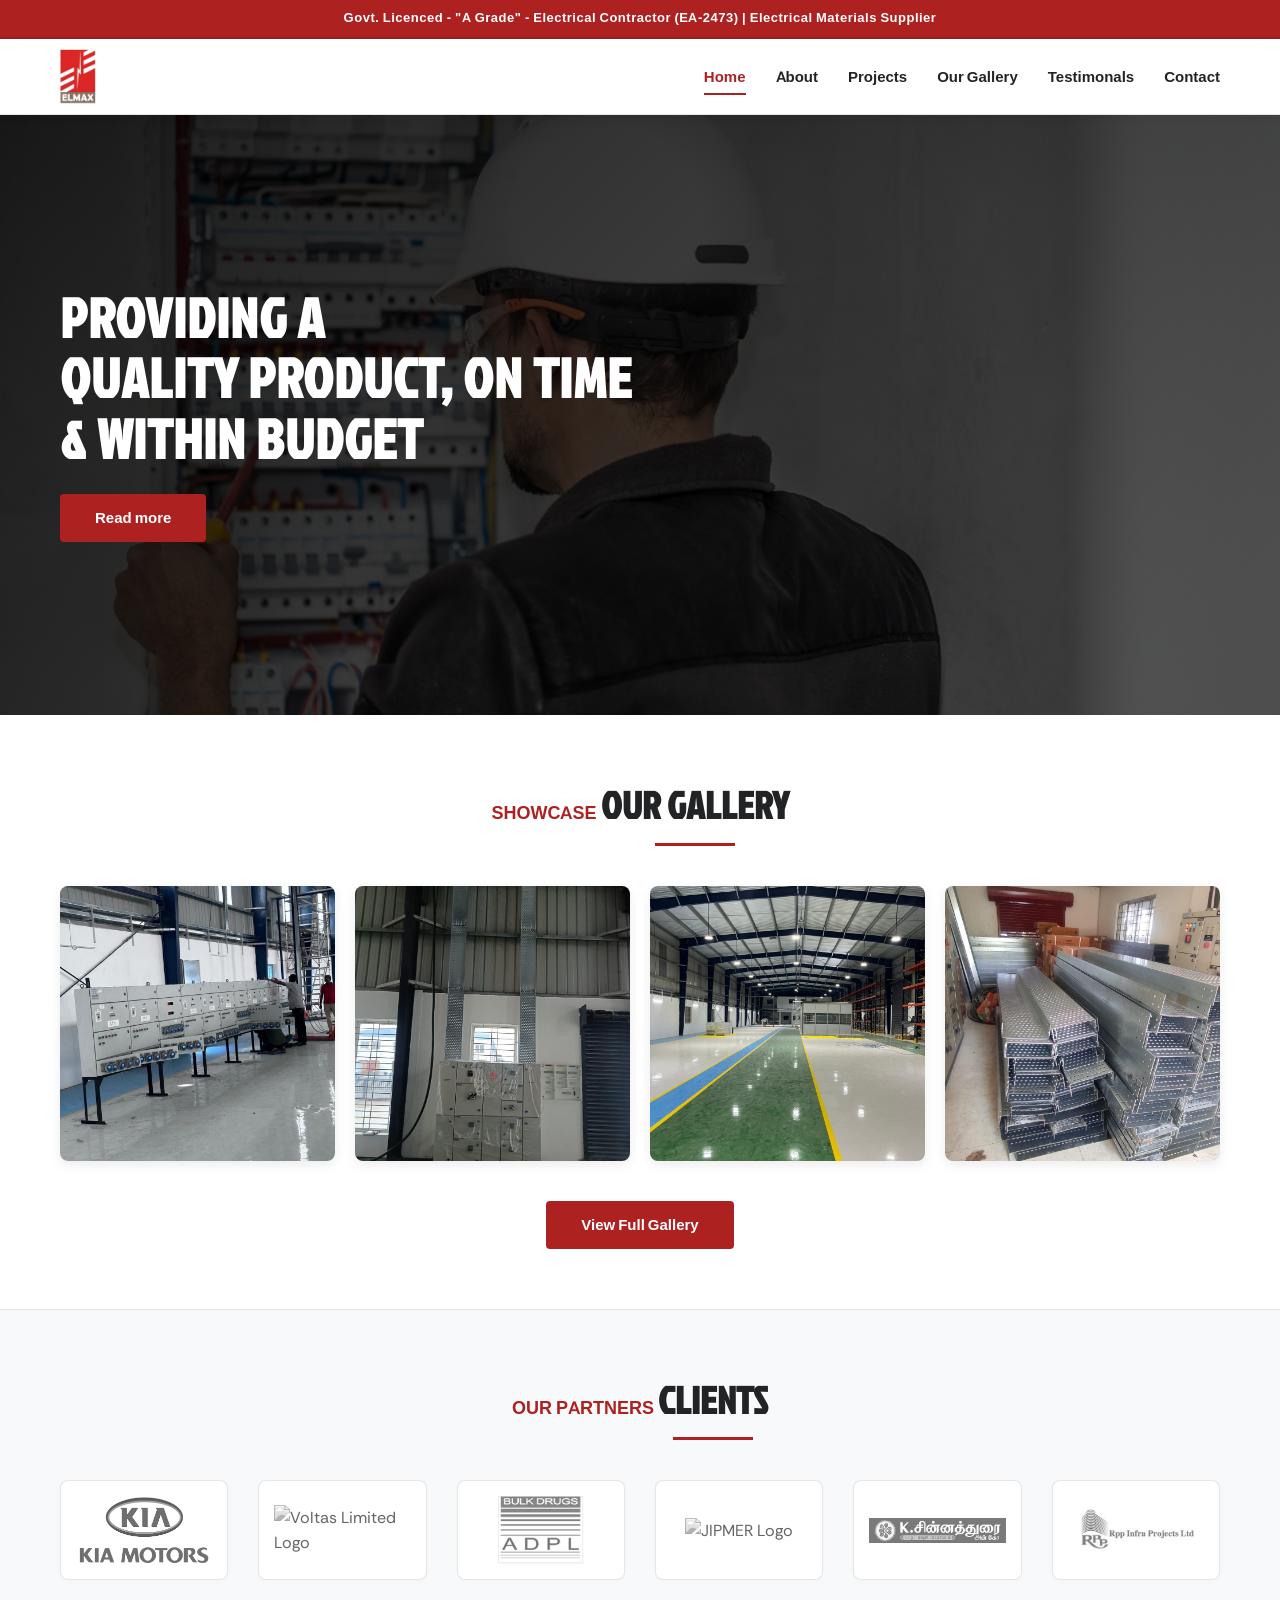
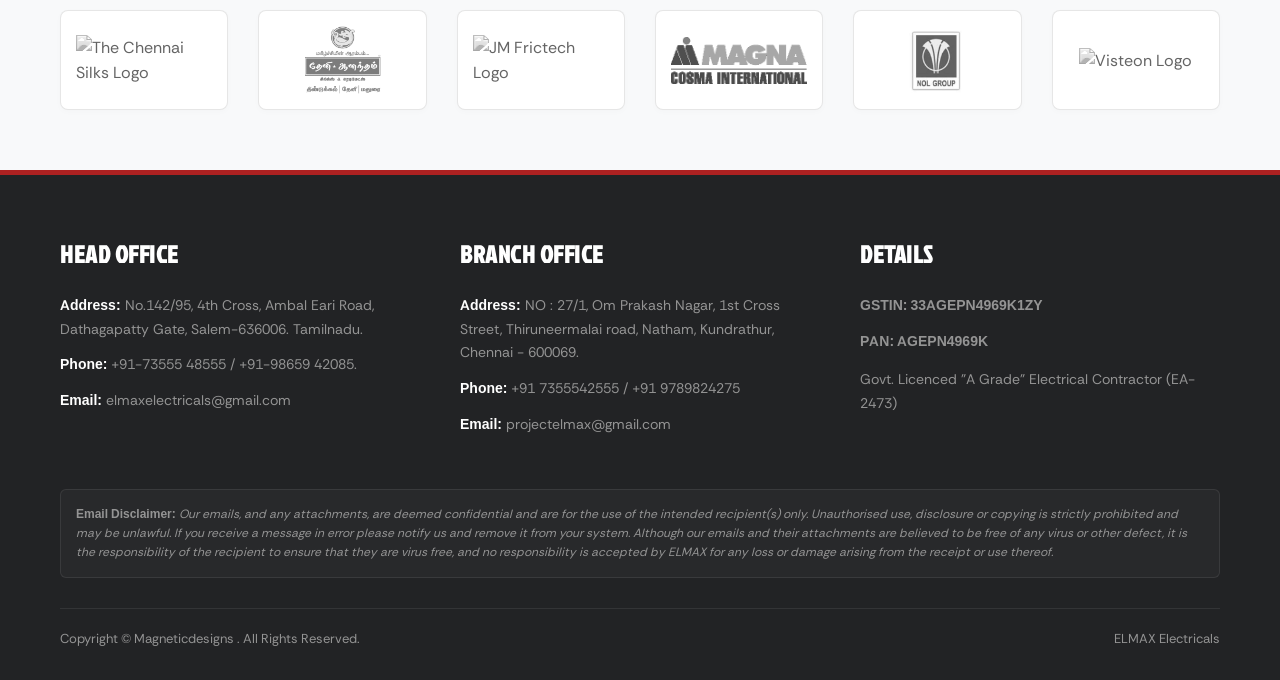
==== index.html @ 442e77c1 "Add files via upload" ====
<!DOCTYPE html>
<html lang="en-IN">
<head>
    <meta charset="UTF-8">
    <meta name="viewport" content="width=device-width, initial-scale=1.0">
    <title>ELMAX</title>
    <meta name="description" content="Providing a Quality Product, On time & within Budget">
    <link rel="icon" href="images/3LSULrckizEBqXDfpx3CZ9M.jpg">
    <link rel="apple-touch-icon" href="images/3LSULrckizEBqXDfpx3CZ9M.jpg">
    <link rel="stylesheet" href="css/style.css">
</head>
<body>

    <!-- Top License Bar -->
    <div class="top-bar">
        Govt. Licenced - "A Grade" - Electrical Contractor (EA-2473) | Electrical Materials Supplier
    </div>

    <!-- Header Navigation -->
    <header>
        <div class="container header-container">
            <a href="index.html" class="logo-link">
                <img src="images/S3WT5ZxzdKv32Avudl9nDVjeFs.jpg" alt="ELMAX Logo" class="logo-img">
            </a>
            <button class="menu-toggle" id="mobile-menu-btn" aria-label="Toggle Menu">
                <span></span>
                <span></span>
                <span></span>
            </button>
            <nav>
                <ul class="nav-menu" id="nav-menu">
                    <li><a href="index.html" class="nav-link active">Home</a></li>
                    <li><a href="about.html" class="nav-link">About</a></li>
                    <li><a href="projects.html" class="nav-link">Projects</a></li>
                    <li><a href="gallery.html" class="nav-link">Our Gallery</a></li>
                    <li><a href="testimonals.html" class="nav-link">Testimonals</a></li>
                    <li><a href="contact.html" class="nav-link">Contact</a></li>
                </ul>
            </nav>
        </div>
    </header>

    <!-- Hero Section -->
    <section class="hero">
        <img src="images/nLCE5RBs7BMLJbZ6zbZE2B5BsWY.jpg" alt="Electrical Work Banner" class="hero-bg">
        <div class="hero-overlay"></div>
        <div class="container">
            <div class="hero-content">
                <h1 class="hero-title">
                    Providing a
                    <strong>Quality Product, On time</strong>
                    <strong>& within Budget</strong>
                </h1>
                <a href="about.html" class="btn">Read more</a>
            </div>
        </div>
    </section>

    <!-- Gallery Section -->
    <section class="gallery-section section-padding">
        <div class="container">
            <div class="text-center">
                <span class="section-subtitle">Showcase</span>
                <h2 class="section-title">Our Gallery</h2>
            </div>
            <div class="gallery-grid">
                <div class="gallery-item">
                    <img src="images/fCh7UvFr7KzQaBbNutMXZM54.jpeg" alt="Electrical Installation 1">
                </div>
                <div class="gallery-item">
                    <img src="images/NISlOYM91KPaN8tNG9FnJsZc9A.jpeg" alt="Electrical Installation 2">
                </div>
                <div class="gallery-item">
                    <img src="images/cblrSGX3n0tdlDmSH12wYw8DPQ.jpeg" alt="Electrical Installation 3">
                </div>
                <div class="gallery-item">
                    <img src="images/40uAfqGiuvlVc1IbDjZqiam9c.jpeg" alt="Electrical Installation 4">
                </div>
            </div>
            <div class="text-center" style="margin-top: 40px;">
                <a href="gallery.html" class="btn">View Full Gallery</a>
            </div>
        </div>
    </section>

    <!-- Clients Section -->
    <section class="clients-section section-padding">
        <div class="container">
            <div class="text-center">
                <span class="section-subtitle">Our Partners</span>
                <h2 class="section-title">Clients</h2>
            </div>
            <div class="clients-grid">
                <div class="client-logo-box" title="KIA Motors">
                    <img src="images/jd2fiDH1WEwXLQELbxXLUZvIg3o.png" alt="KIA Motors Logo">
                </div>
                <div class="client-logo-box" title="Voltas Limited">
                    <img src="images/TBHQqzCwCtJeU7KO9s9opZhLVQ.png" alt="Voltas Limited Logo">
                </div>
                <div class="client-logo-box" title="Anjan Drugs">
                    <img src="images/Re5x2DxXBrYil3HDKjiXNo8HX2c.png" alt="Anjan Drugs Logo">
                </div>
                <div class="client-logo-box" title="JIPMER">
                    <img src="images/yk4KjL5NKNjsNnsl1jp88qihh0.png" alt="JIPMER Logo">
                </div>
                <div class="client-logo-box" title="K Chinnadura">
                    <img src="images/Hi3jr7xNaqKfWfomIApiybnoFk.png" alt="K Chinnadura Logo">
                </div>
                <div class="client-logo-box" title="RPP Infrastructure">
                    <img src="images/KGMRAjfi8swridEtwiDxdVv9Fjg.png" alt="RPP Infrastructure Logo">
                </div>
                <div class="client-logo-box" title="The Chennai Silks">
                    <img src="images/u765USlFJQWmrtlxCvWEHZM.png" alt="The Chennai Silks Logo">
                </div>
                <div class="client-logo-box" title="Theni Anandham">
                    <img src="images/r8iQa9UwTBVxlu1JoftfUa2s0aI.png" alt="Theni Anandham Logo">
                </div>
                <div class="client-logo-box" title="JM Frictech">
                    <img src="images/v5P6Yg9L4kr5ImiqSeRjmTAdrnA.jpg" alt="JM Frictech Logo">
                </div>
                <div class="client-logo-box" title="Magna Cosma">
                    <img src="images/rBxpOduFoiHvfXh2hTKxFd0cA6I.png" alt="Magna Cosma Logo">
                </div>
                <div class="client-logo-box" title="National Oxygen">
                    <img src="images/ND0z0MjFXzI8Re5hqhWvs8aVLY.jpg" alt="National Oxygen Logo">
                </div>
                <div class="client-logo-box" title="Visteon">
                    <img src="images/Wu53zk3WdSgUcTGxWx2J8OpXELk.png" alt="Visteon Logo">
                </div>
            </div>
        </div>
    </section>

    <!-- Footer -->
    <footer>
        <div class="container">
            <div class="footer-grid">
                <!-- Head Office -->
                <div class="footer-col">
                    <h3 class="footer-col-title">Head Office</h3>
                    <p><strong>Address:</strong> No.142/95, 4th Cross, Ambal Eari Road, Dathagapatty Gate, Salem-636006. Tamilnadu.</p>
                    <p><strong>Phone:</strong> +91-73555 48555 / +91-98659 42085.</p>
                    <p><strong>Email:</strong> elmaxelectricals@gmail.com</p>
                </div>
                <!-- Branch Office -->
                <div class="footer-col">
                    <h3 class="footer-col-title">Branch Office</h3>
                    <p><strong>Address:</strong> NO : 27/1, Om Prakash Nagar, 1st Cross Street, Thiruneermalai road, Natham, Kundrathur, Chennai - 600069.</p>
                    <p><strong>Phone:</strong> +91 7355542555 / +91 9789824275</p>
                    <p><strong>Email:</strong> projectelmax@gmail.com</p>
                </div>
                <!-- GSTIN & Licensing -->
                <div class="footer-col">
                    <h3 class="footer-col-title">Details</h3>
                    <p class="gstin-text">GSTIN: 33AGEPN4969K1ZY</p>
                    <p class="gstin-text">PAN: AGEPN4969K</p>
                    <p style="margin-top: 15px;">Govt. Licenced "A Grade" Electrical Contractor (EA-2473)</p>
                </div>
            </div>

            <!-- Email Disclaimer -->
            <div class="footer-disclaimer-box">
                <strong>Email Disclaimer:</strong> 
                <em>Our emails, and any attachments, are deemed confidential and are for the use of the intended recipient(s) only. Unauthorised use, disclosure or copying is strictly prohibited and may be unlawful. If you receive a message in error please notify us and remove it from your system. Although our emails and their attachments are believed to be free of any virus or other defect, it is the responsibility of the recipient to ensure that they are virus free, and no responsibility is accepted by ELMAX for any loss or damage arising from the receipt or use thereof.</em>
            </div>

            <!-- Footer Bottom -->
            <div class="footer-bottom">
                <p>Copyright &copy; Magneticdesigns . All Rights Reserved.</p>
                <p>ELMAX Electricals</p>
            </div>
        </div>
    </footer>

    <!-- Mobile Menu Handler script -->
    <script>
        const mobileMenuBtn = document.getElementById('mobile-menu-btn');
        const navMenu = document.getElementById('nav-menu');

        mobileMenuBtn.addEventListener('click', () => {
            navMenu.classList.toggle('open');
            mobileMenuBtn.classList.toggle('active');
        });
    </script>
</body>
</html>
---- css/style.css ----
/* ==========================================================================
   ELMAX ELECTRICALS - Global Style Sheet
   ========================================================================== */

/* Font Declarations (Serving from local files) */
@font-face {
    font-family: 'Jockey One';
    font-style: normal;
    font-weight: 400;
    src: url('../fonts/HTxpL2g2KjCFj4x8WI6AnIHxHA.woff2') format('woff2'),
         url('../fonts/HTxpL2g2KjCFj4x8WI6AnI_xHLOk.woff2') format('woff2');
    font-display: swap;
}

@font-face {
    font-family: 'Rethink Sans';
    font-style: normal;
    font-weight: 400;
    src: url('../fonts/AMODz4SDuXOMCPfdoglY9JQuWHBGG0X45DmqkmFROEnsmA.woff2') format('woff2'),
         url('../fonts/AMODz4SDuXOMCPfdoglY9JQuWHBGG0X45DmqkmFROEfsmJ-a.woff2') format('woff2');
    font-display: swap;
}

@font-face {
    font-family: 'Rethink Sans';
    font-style: normal;
    font-weight: 700;
    src: url('../fonts/AMOWz4SDuXOMCPfdoglY9JQEWli389k.woff2') format('woff2'),
         url('../fonts/AMOWz4SDuXOMCPfdoglY9JQEVFi3.woff2') format('woff2');
    font-display: swap;
}

/* Custom Variables */
:root {
    --primary-color: #ad2121;
    --primary-hover: #8f1717;
    --primary-light: #fbebeb;
    --accent-blue: #0099ff;
    --text-dark: #222325;
    --text-muted: #66686e;
    --text-light: #949494;
    --bg-light: #f8f9fa;
    --bg-dark: #222325;
    --border-color: rgba(128, 128, 128, 0.2);
    --font-heading: 'Jockey One', sans-serif;
    --font-body: 'Rethink Sans', 'Inter', sans-serif;
    --max-width: 1200px;
    --transition: all 0.3s cubic-bezier(0.4, 0, 0.2, 1);
}

/* Reset Styles */
* {
    box-sizing: border-box;
    margin: 0;
    padding: 0;
}

html {
    scroll-behavior: smooth;
}

body {
    font-family: var(--font-body);
    color: var(--text-dark);
    line-height: 1.6;
    background-color: #ffffff;
    -webkit-font-smoothing: antialiased;
}

a {
    color: inherit;
    text-decoration: none;
    transition: var(--transition);
}

img {
    max-width: 100%;
    height: auto;
    display: block;
}

ul, ol {
    list-style: none;
}

/* Layout Utilities */
.container {
    width: 100%;
    max-width: var(--max-width);
    margin: 0 auto;
    padding: 0 20px;
}

.section-padding {
    padding: 60px 0;
}

.text-center {
    text-align: center;
}

/* Top License Bar */
.top-bar {
    background-color: var(--primary-color);
    color: #ffffff;
    padding: 8px 10px;
    font-size: 13px;
    font-weight: 700;
    text-align: center;
    letter-spacing: 0.5px;
    border-bottom: 2px solid rgba(0,0,0,0.1);
}

/* Header & Navigation */
header {
    background-color: #ffffff;
    border-bottom: 1px solid var(--border-color);
    position: sticky;
    top: 0;
    z-index: 1000;
    box-shadow: 0 2px 10px rgba(0,0,0,0.05);
}

.header-container {
    display: flex;
    justify-content: space-between;
    align-items: center;
    height: 75px;
}

.logo-link {
    display: flex;
    align-items: center;
}

.logo-img {
    height: 55px;
    width: auto;
}

nav {
    display: flex;
    align-items: center;
}

.nav-menu {
    display: flex;
    gap: 30px;
}

.nav-link {
    font-size: 15px;
    font-weight: 700;
    color: var(--text-dark);
    padding: 8px 0;
    position: relative;
}

.nav-link::after {
    content: '';
    position: absolute;
    bottom: 0;
    left: 0;
    width: 0;
    height: 2px;
    background-color: var(--primary-color);
    transition: var(--transition);
}

.nav-link:hover {
    color: var(--primary-color);
}

.nav-link:hover::after,
.nav-link.active::after {
    width: 100%;
}

.nav-link.active {
    color: var(--primary-color);
}

/* Hamburger Menu Toggle */
.menu-toggle {
    display: none;
    flex-direction: column;
    gap: 5px;
    background: none;
    border: none;
    cursor: pointer;
    padding: 5px;
}

.menu-toggle span {
    width: 25px;
    height: 3px;
    background-color: var(--text-dark);
    transition: var(--transition);
}

/* Hero Section */
.hero {
    position: relative;
    height: 600px;
    background-color: #000;
    display: flex;
    align-items: center;
    overflow: hidden;
}

.hero-bg {
    position: absolute;
    top: 0;
    left: 0;
    width: 100%;
    height: 100%;
    object-fit: cover;
    opacity: 0.6;
}

.hero-overlay {
    position: absolute;
    top: 0;
    left: 0;
    width: 100%;
    height: 100%;
    background: linear-gradient(135deg, rgba(0,0,0,0.8) 0%, rgba(0,0,0,0.4) 100%);
}

.hero-content {
    position: relative;
    z-index: 10;
    color: #ffffff;
    max-width: 700px;
}

.hero-title {
    font-family: var(--font-heading);
    font-size: 55px;
    line-height: 1.1;
    margin-bottom: 25px;
    text-transform: uppercase;
    letter-spacing: 1px;
}

.hero-title span {
    color: #ffffff;
}

.hero-title strong {
    display: block;
    color: #ffffff;
    font-weight: inherit;
}

.btn {
    display: inline-block;
    background-color: var(--primary-color);
    color: #ffffff;
    padding: 12px 35px;
    font-size: 15px;
    font-weight: 700;
    border-radius: 4px;
    transition: var(--transition);
    border: none;
    cursor: pointer;
}

.btn:hover {
    background-color: var(--primary-hover);
    transform: translateY(-2px);
    box-shadow: 0 4px 15px rgba(173, 33, 33, 0.4);
}

/* Sections Typography */
.section-title {
    font-family: var(--font-heading);
    font-size: 38px;
    text-transform: uppercase;
    margin-bottom: 40px;
    color: var(--text-dark);
    position: relative;
    display: inline-block;
    padding-bottom: 10px;
}

.section-title::after {
    content: '';
    position: absolute;
    bottom: 0;
    left: 50%;
    transform: translateX(-50%);
    width: 80px;
    height: 3px;
    background-color: var(--primary-color);
}

.section-subtitle {
    font-size: 18px;
    color: var(--primary-color);
    font-weight: 700;
    margin-bottom: 10px;
    text-transform: uppercase;
}

/* Home Gallery Grid */
.gallery-section {
    background-color: #ffffff;
}

.gallery-grid {
    display: grid;
    grid-template-columns: repeat(4, 1fr);
    gap: 20px;
}

.gallery-item {
    position: relative;
    border-radius: 8px;
    overflow: hidden;
    aspect-ratio: 1;
    box-shadow: 0 4px 12px rgba(0,0,0,0.08);
    transition: var(--transition);
}

.gallery-item img {
    width: 100%;
    height: 100%;
    object-fit: cover;
    transition: var(--transition);
}

.gallery-item:hover {
    transform: translateY(-5px);
    box-shadow: 0 12px 24px rgba(0,0,0,0.15);
}

.gallery-item:hover img {
    transform: scale(1.05);
}

/* Clients Grid Section */
.clients-section {
    background-color: var(--bg-light);
    border-top: 1px solid var(--border-color);
}

.clients-grid {
    display: grid;
    grid-template-columns: repeat(6, 1fr);
    gap: 30px;
    align-items: center;
}

.client-logo-box {
    background: #ffffff;
    border: 1px solid var(--border-color);
    border-radius: 8px;
    padding: 15px;
    height: 100px;
    display: flex;
    justify-content: center;
    align-items: center;
    box-shadow: 0 2px 6px rgba(0,0,0,0.02);
    transition: var(--transition);
}

.client-logo-box img {
    max-height: 100%;
    max-width: 100%;
    object-fit: contain;
    filter: grayscale(100%);
    opacity: 0.7;
    transition: var(--transition);
}

.client-logo-box:hover {
    transform: translateY(-3px);
    box-shadow: 0 6px 16px rgba(0,0,0,0.06);
    border-color: rgba(173, 33, 33, 0.2);
}

.client-logo-box:hover img {
    filter: grayscale(0%);
    opacity: 1;
}

/* Content Layout (About / Contact Details) */
.about-intro-grid {
    display: grid;
    grid-template-columns: 1fr 1fr;
    gap: 50px;
    align-items: center;
}

.about-intro-text p {
    margin-bottom: 20px;
    font-size: 16px;
    color: var(--text-muted);
    text-align: justify;
}

.about-intro-text .lead {
    font-size: 18px;
    font-weight: 700;
    color: var(--text-dark);
}

.about-intro-img {
    border-radius: 8px;
    overflow: hidden;
    box-shadow: 0 10px 30px rgba(0,0,0,0.1);
}

/* Corporate Values Cards */
.values-grid {
    display: grid;
    grid-template-columns: repeat(3, 1fr);
    gap: 30px;
    margin-top: 40px;
}

.value-card {
    background-color: #ffffff;
    border: 1px solid var(--border-color);
    border-radius: 8px;
    padding: 30px;
    box-shadow: 0 4px 15px rgba(0,0,0,0.02);
    transition: var(--transition);
}

.value-card:hover {
    transform: translateY(-5px);
    box-shadow: 0 10px 25px rgba(0,0,0,0.08);
    border-color: rgba(173, 33, 33, 0.3);
}

.value-icon-box {
    width: 60px;
    height: 60px;
    background-color: var(--primary-light);
    border-radius: 50%;
    display: flex;
    justify-content: center;
    align-items: center;
    margin-bottom: 20px;
}

.value-icon-box img {
    width: 28px;
    height: 28px;
}

.value-title {
    font-family: var(--font-heading);
    font-size: 24px;
    text-transform: uppercase;
    margin-bottom: 12px;
    color: var(--text-dark);
}

.value-desc {
    font-size: 14px;
    color: var(--text-muted);
}

/* Mission & Goals */
.mission-section {
    background-color: var(--bg-light);
}

.mission-box {
    max-width: 800px;
    margin: 0 auto;
    background-color: #ffffff;
    padding: 40px;
    border-radius: 8px;
    box-shadow: 0 4px 20px rgba(0,0,0,0.05);
    border-left: 5px solid var(--primary-color);
}

.mission-box p {
    font-size: 17px;
    line-height: 1.8;
    color: var(--text-muted);
    font-style: italic;
}

/* Projects Table Page */
.projects-header {
    background: linear-gradient(135deg, #ad2121 0%, #7c1414 100%);
    color: #ffffff;
    padding: 60px 0;
    text-align: center;
}

.projects-header h1 {
    font-family: var(--font-heading);
    font-size: 45px;
    text-transform: uppercase;
}

.projects-container {
    margin-top: 40px;
}

.projects-section-block {
    margin-bottom: 50px;
}

.projects-section-block h2 {
    font-family: var(--font-heading);
    font-size: 28px;
    text-transform: uppercase;
    color: var(--primary-color);
    margin-bottom: 20px;
    border-bottom: 2px solid var(--primary-color);
    padding-bottom: 5px;
}

.table-responsive {
    overflow-x: auto;
    background: #ffffff;
    border-radius: 8px;
    box-shadow: 0 4px 15px rgba(0,0,0,0.03);
    border: 1px solid var(--border-color);
}

table.project-table {
    width: 100%;
    border-collapse: collapse;
    text-align: left;
    font-size: 14px;
}

table.project-table th {
    background-color: var(--text-dark);
    color: #ffffff;
    font-weight: 700;
    padding: 12px 15px;
    text-transform: uppercase;
    font-size: 13px;
    letter-spacing: 0.5px;
}

table.project-table td {
    padding: 12px 15px;
    border-bottom: 1px solid var(--border-color);
    color: var(--text-muted);
}

table.project-table tr:last-child td {
    border-bottom: none;
}

table.project-table tr:nth-child(even) td {
    background-color: var(--bg-light);
}

table.project-table tr:hover td {
    background-color: rgba(173, 33, 33, 0.03);
}

/* Testimonials / Gallery screenshots Page */
.screenshot-grid {
    display: grid;
    grid-template-columns: repeat(3, 1fr);
    gap: 30px;
    margin-top: 30px;
}

.screenshot-card {
    background-color: #ffffff;
    border: 1px solid var(--border-color);
    border-radius: 8px;
    overflow: hidden;
    box-shadow: 0 4px 15px rgba(0,0,0,0.02);
    transition: var(--transition);
}

.screenshot-card:hover {
    transform: translateY(-5px);
    box-shadow: 0 8px 25px rgba(0,0,0,0.1);
}

.screenshot-card img {
    width: 100%;
    height: auto;
    object-fit: contain;
    border-bottom: 1px solid var(--border-color);
}

.screenshot-caption {
    padding: 15px;
    font-size: 14px;
    font-weight: 700;
    color: var(--text-dark);
    background-color: #ffffff;
    text-align: center;
}

/* Contact Page Styles */
.contact-grid {
    display: grid;
    grid-template-columns: 1fr 1fr;
    gap: 50px;
}

.contact-info-block {
    display: flex;
    flex-direction: column;
    gap: 35px;
}

.office-info {
    background: var(--bg-light);
    border: 1px solid var(--border-color);
    padding: 25px;
    border-radius: 8px;
    position: relative;
    border-top: 4px solid var(--primary-color);
}

.office-title {
    font-family: var(--font-heading);
    font-size: 24px;
    text-transform: uppercase;
    margin-bottom: 15px;
    color: var(--text-dark);
}

.office-details {
    font-size: 15px;
    color: var(--text-muted);
}

.office-details p {
    margin-bottom: 10px;
    display: flex;
    align-items: flex-start;
    gap: 10px;
}

.office-details p strong {
    color: var(--text-dark);
    min-width: 60px;
    display: inline-block;
}

.contact-form-block {
    background: #ffffff;
    border: 1px solid var(--border-color);
    padding: 35px;
    border-radius: 8px;
    box-shadow: 0 4px 20px rgba(0,0,0,0.03);
}

.form-group {
    margin-bottom: 20px;
}

.form-group label {
    display: block;
    font-size: 14px;
    font-weight: 700;
    margin-bottom: 8px;
    color: var(--text-dark);
}

.form-group input,
.form-group textarea {
    width: 100%;
    padding: 12px 15px;
    border: 1px solid var(--border-color);
    border-radius: 4px;
    font-family: var(--font-body);
    font-size: 14px;
    outline: none;
    transition: var(--transition);
}

.form-group input:focus,
.form-group textarea:focus {
    border-color: var(--primary-color);
    box-shadow: 0 0 0 3px rgba(173, 33, 33, 0.1);
}

.form-group textarea {
    height: 150px;
    resize: vertical;
}

/* Footer Section */
footer {
    background-color: var(--bg-dark);
    color: #ffffff;
    padding: 60px 0 30px;
    border-top: 5px solid var(--primary-color);
}

.footer-grid {
    display: grid;
    grid-template-columns: repeat(3, 1fr);
    gap: 40px;
    margin-bottom: 40px;
}

.footer-col-title {
    font-family: var(--font-heading);
    font-size: 24px;
    text-transform: uppercase;
    margin-bottom: 20px;
    color: #ffffff;
    letter-spacing: 0.5px;
}

.footer-col p {
    color: var(--text-light);
    font-size: 14px;
    margin-bottom: 12px;
    line-height: 1.7;
}

.footer-col p strong {
    color: #ffffff;
}

.footer-disclaimer-box {
    background-color: rgba(255,255,255,0.03);
    border: 1px solid rgba(255,255,255,0.08);
    border-radius: 6px;
    padding: 15px;
    font-size: 12px;
    color: var(--text-light);
    line-height: 1.6;
    margin-bottom: 30px;
}

.footer-disclaimer-box em {
    font-style: italic;
}

.footer-bottom {
    border-top: 1px solid rgba(255,255,255,0.08);
    padding-top: 20px;
    display: flex;
    justify-content: space-between;
    align-items: center;
    flex-wrap: wrap;
    gap: 15px;
}

.footer-bottom p {
    font-size: 13px;
    color: var(--text-light);
}

.gstin-text {
    font-size: 14px;
    font-weight: 700;
    color: #ffffff;
}

/* Responsive Styles */
@media (max-width: 1024px) {
    .hero-title {
        font-size: 45px;
    }
    .gallery-grid {
        grid-template-columns: repeat(2, 1fr);
    }
    .clients-grid {
        grid-template-columns: repeat(4, 1fr);
    }
    .values-grid {
        grid-template-columns: repeat(2, 1fr);
    }
    .footer-grid {
        grid-template-columns: 1fr;
        gap: 30px;
    }
}

@media (max-width: 768px) {
    .header-container {
        height: 70px;
    }
    .nav-menu {
        display: none;
        flex-direction: column;
        position: absolute;
        top: 75px;
        left: 0;
        width: 100%;
        background-color: #ffffff;
        border-bottom: 1px solid var(--border-color);
        padding: 20px;
        gap: 15px;
        box-shadow: 0 10px 15px rgba(0,0,0,0.05);
    }
    .nav-menu.open {
        display: flex;
    }
    .menu-toggle {
        display: flex;
    }
    .hero {
        height: 500px;
    }
    .hero-title {
        font-size: 38px;
    }
    .about-intro-grid,
    .contact-grid {
        grid-template-columns: 1fr;
        gap: 30px;
    }
    .clients-grid {
        grid-template-columns: repeat(3, 1fr);
        gap: 15px;
    }
    .values-grid {
        grid-template-columns: 1fr;
    }
    .screenshot-grid {
        grid-template-columns: repeat(2, 1fr);
    }
}

@media (max-width: 480px) {
    .top-bar {
        font-size: 11px;
    }
    .hero-title {
        font-size: 30px;
    }
    .clients-grid {
        grid-template-columns: repeat(2, 1fr);
    }
    .screenshot-grid {
        grid-template-columns: 1fr;
    }
    .footer-bottom {
        flex-direction: column;
        text-align: center;
    }
}

/* ==========================================================================
   Gallery Lightbox Modal Styles
   ========================================================================== */
.lightbox-modal {
    display: none;
    position: fixed;
    z-index: 2000;
    top: 0;
    left: 0;
    width: 100%;
    height: 100%;
    background-color: rgba(0, 0, 0, 0.9);
    backdrop-filter: blur(5px);
    justify-content: center;
    align-items: center;
    opacity: 0;
    transition: opacity 0.3s ease;
}

.lightbox-modal.active {
    display: flex;
    opacity: 1;
}

.lightbox-content-wrapper {
    position: relative;
    max-width: 85%;
    max-height: 80%;
    display: flex;
    flex-direction: column;
    align-items: center;
}

.lightbox-content {
    max-width: 100%;
    max-height: 80vh;
    border-radius: 4px;
    box-shadow: 0 10px 30px rgba(0, 0, 0, 0.5);
    transform: scale(0.95);
    transition: transform 0.3s ease;
}

.lightbox-modal.active .lightbox-content {
    transform: scale(1);
}

.lightbox-caption {
    color: #ffffff;
    font-size: 16px;
    font-weight: 700;
    margin-top: 15px;
    text-align: center;
    text-shadow: 0 2px 4px rgba(0, 0, 0, 0.6);
}

/* Lightbox Close Button */
.lightbox-close {
    position: absolute;
    top: -40px;
    right: 0;
    color: #ffffff;
    font-size: 35px;
    font-weight: 300;
    cursor: pointer;
    background: none;
    border: none;
    outline: none;
    transition: var(--transition);
}

.lightbox-close:hover {
    color: var(--primary-color);
}

/* Navigation Buttons */
.lightbox-btn {
    position: absolute;
    top: 50%;
    transform: translateY(-50%);
    background: rgba(255, 255, 255, 0.1);
    border: none;
    color: #ffffff;
    font-size: 24px;
    width: 50px;
    height: 50px;
    border-radius: 50%;
    cursor: pointer;
    display: flex;
    justify-content: center;
    align-items: center;
    transition: var(--transition);
    user-select: none;
    z-index: 2010;
}

.lightbox-btn:hover {
    background: var(--primary-color);
}

.lightbox-prev {
    left: -70px;
}

.lightbox-next {
    right: -70px;
}

/* Responsive adjustments for lightbox buttons on smaller screens */
@media (max-width: 768px) {
    .lightbox-btn {
        width: 40px;
        height: 40px;
        font-size: 18px;
    }
    .lightbox-prev {
        left: -50px;
    }
    .lightbox-next {
        right: -50px;
    }
}

@media (max-width: 480px) {
    .lightbox-content-wrapper {
        max-width: 95%;
    }
    .lightbox-btn {
        width: 35px;
        height: 35px;
        font-size: 16px;
    }
    .lightbox-prev {
        left: -15px;
        background: rgba(0, 0, 0, 0.5);
    }
    .lightbox-next {
        right: -15px;
        background: rgba(0, 0, 0, 0.5);
    }
    .lightbox-close {
        right: 10px;
        top: -45px;
    }
}
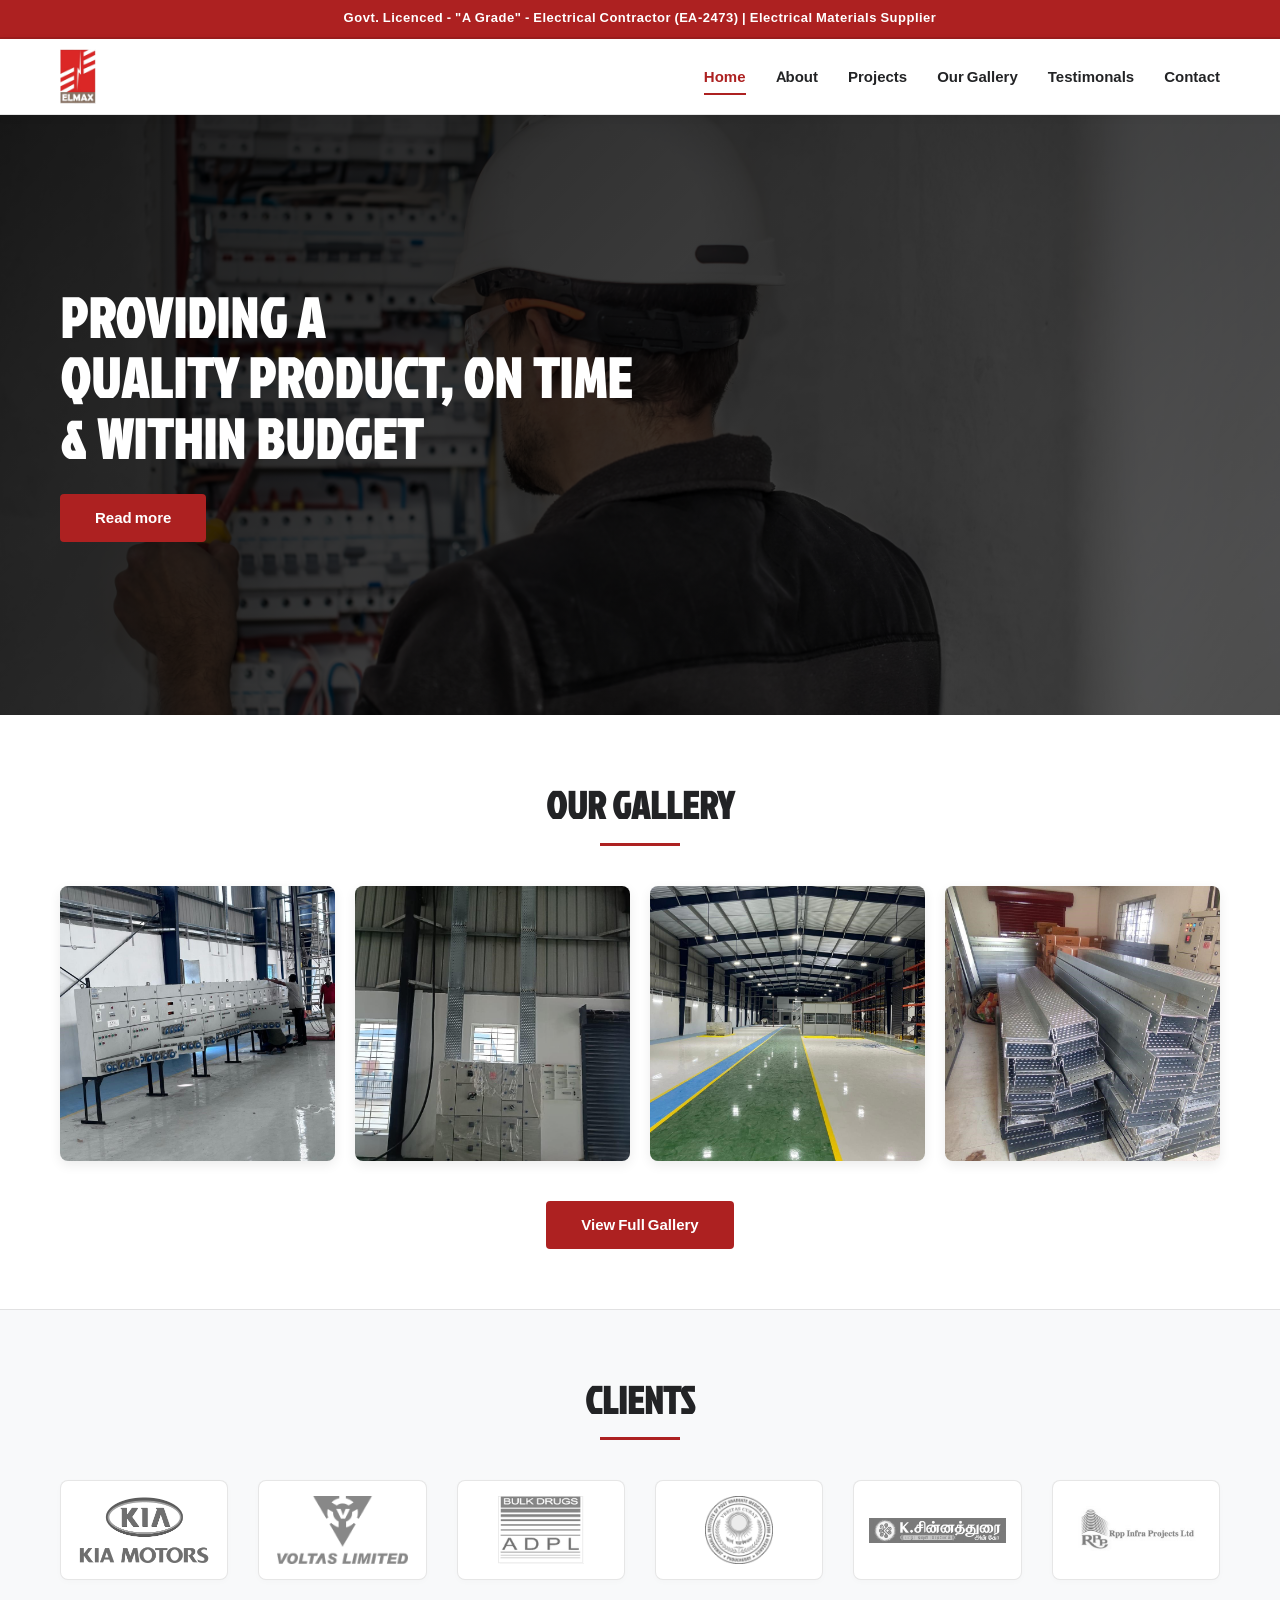
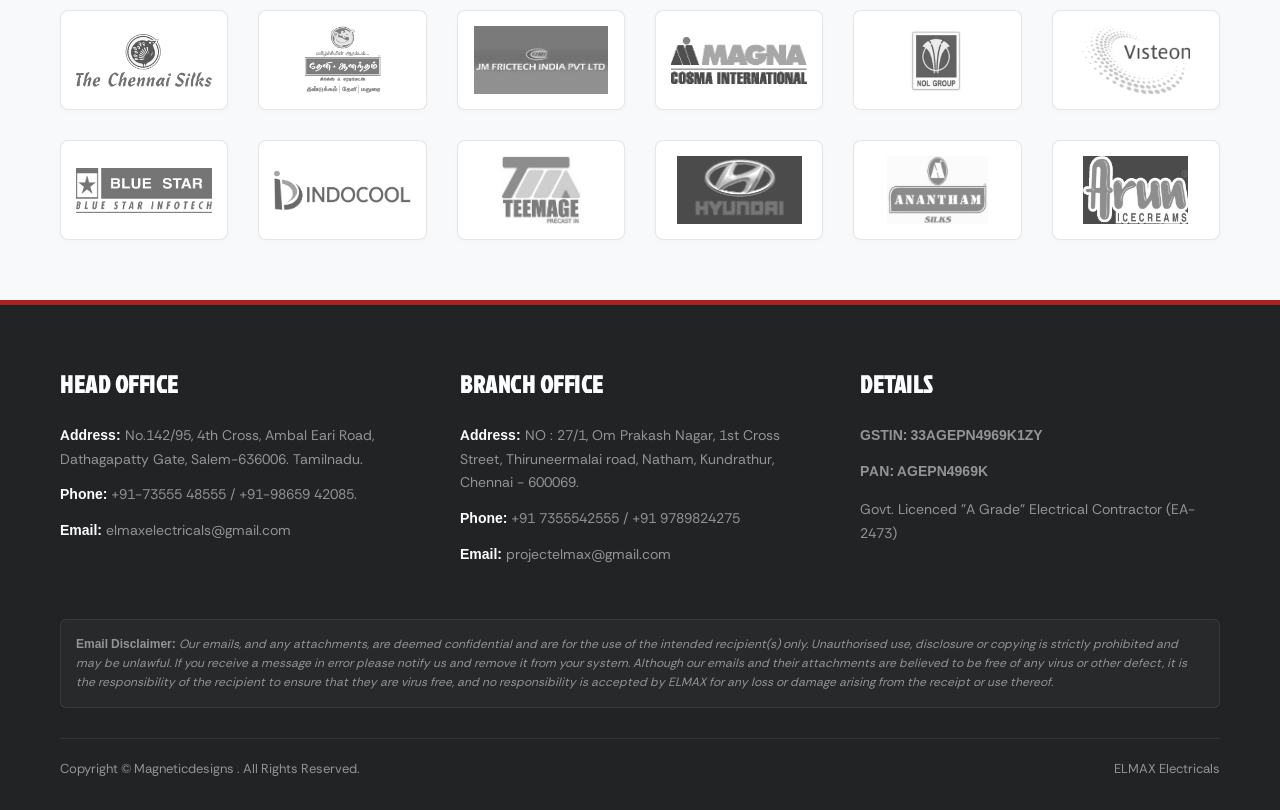
==== commit a9a6e8fc: "Add files via upload" ====
--- a/index.html
+++ b/index.html
@@ -60,7 +60,6 @@
     <section class="gallery-section section-padding">
         <div class="container">
             <div class="text-center">
-                <span class="section-subtitle">Showcase</span>
                 <h2 class="section-title">Our Gallery</h2>
             </div>
             <div class="gallery-grid">
@@ -87,7 +86,6 @@
     <section class="clients-section section-padding">
         <div class="container">
             <div class="text-center">
-                <span class="section-subtitle">Our Partners</span>
                 <h2 class="section-title">Clients</h2>
             </div>
             <div class="clients-grid">
@@ -126,6 +124,24 @@
                 </div>
                 <div class="client-logo-box" title="Visteon">
                     <img src="images/Wu53zk3WdSgUcTGxWx2J8OpXELk.png" alt="Visteon Logo">
+                </div>
+                <div class="client-logo-box" title="Blue Star">
+                    <img src="images/blue_star.png" alt="Blue Star Logo">
+                </div>
+                <div class="client-logo-box" title="Indocool">
+                    <img src="images/indocool.png" alt="Indocool Logo">
+                </div>
+                <div class="client-logo-box" title="Teemage Precast">
+                    <img src="images/teemage.jpg" alt="Teemage Precast Logo">
+                </div>
+                <div class="client-logo-box" title="Hyundai">
+                    <img src="images/hyundai.jpg" alt="Hyundai Logo">
+                </div>
+                <div class="client-logo-box" title="Anantham Silks">
+                    <img src="images/anantham.jpg" alt="Anantham Silks Logo">
+                </div>
+                <div class="client-logo-box" title="Arun Icecreams">
+                    <img src="images/arun.jpg" alt="Arun Icecreams Logo">
                 </div>
             </div>
         </div>
--- a/css/style.css
+++ b/css/style.css
@@ -486,14 +486,22 @@
     font-style: italic;
 }
 
-/* Projects Table Page */
+/* Inner Page Headers */
+.about-header,
+.gallery-header,
+.testimonals-header,
+.contact-header,
 .projects-header {
-    background: linear-gradient(135deg, #ad2121 0%, #7c1414 100%);
+    background: linear-gradient(135deg, #ad2121 0%, #7c1414 100%) !important;
     color: #ffffff;
     padding: 60px 0;
     text-align: center;
 }
 
+.about-header h1,
+.gallery-header h1,
+.testimonals-header h1,
+.contact-header h1,
 .projects-header h1 {
     font-family: var(--font-heading);
     font-size: 45px;
@@ -788,8 +796,9 @@
     .nav-menu {
         display: none;
         flex-direction: column;
+        align-items: flex-start;
         position: absolute;
-        top: 75px;
+        top: 70px;
         left: 0;
         width: 100%;
         background-color: #ffffff;
@@ -798,17 +807,29 @@
         gap: 15px;
         box-shadow: 0 10px 15px rgba(0,0,0,0.05);
     }
+    .nav-menu li {
+        width: 100%;
+        text-align: left;
+    }
     .nav-menu.open {
         display: flex;
     }
     .menu-toggle {
         display: flex;
+        margin-left: auto;
     }
     .hero {
         height: 500px;
     }
     .hero-title {
         font-size: 38px;
+    }
+    .about-header h1,
+    .gallery-header h1,
+    .testimonals-header h1,
+    .contact-header h1,
+    .projects-header h1 {
+        font-size: 35px;
     }
     .about-intro-grid,
     .contact-grid {
@@ -819,6 +840,10 @@
         grid-template-columns: repeat(3, 1fr);
         gap: 15px;
     }
+    .client-logo-box {
+        height: 80px;
+        padding: 10px;
+    }
     .values-grid {
         grid-template-columns: 1fr;
     }
@@ -834,8 +859,20 @@
     .hero-title {
         font-size: 30px;
     }
+    .about-header h1,
+    .gallery-header h1,
+    .testimonals-header h1,
+    .contact-header h1,
+    .projects-header h1 {
+        font-size: 28px;
+    }
     .clients-grid {
         grid-template-columns: repeat(2, 1fr);
+        gap: 10px;
+    }
+    .client-logo-box {
+        height: 70px;
+        padding: 8px;
     }
     .screenshot-grid {
         grid-template-columns: 1fr;
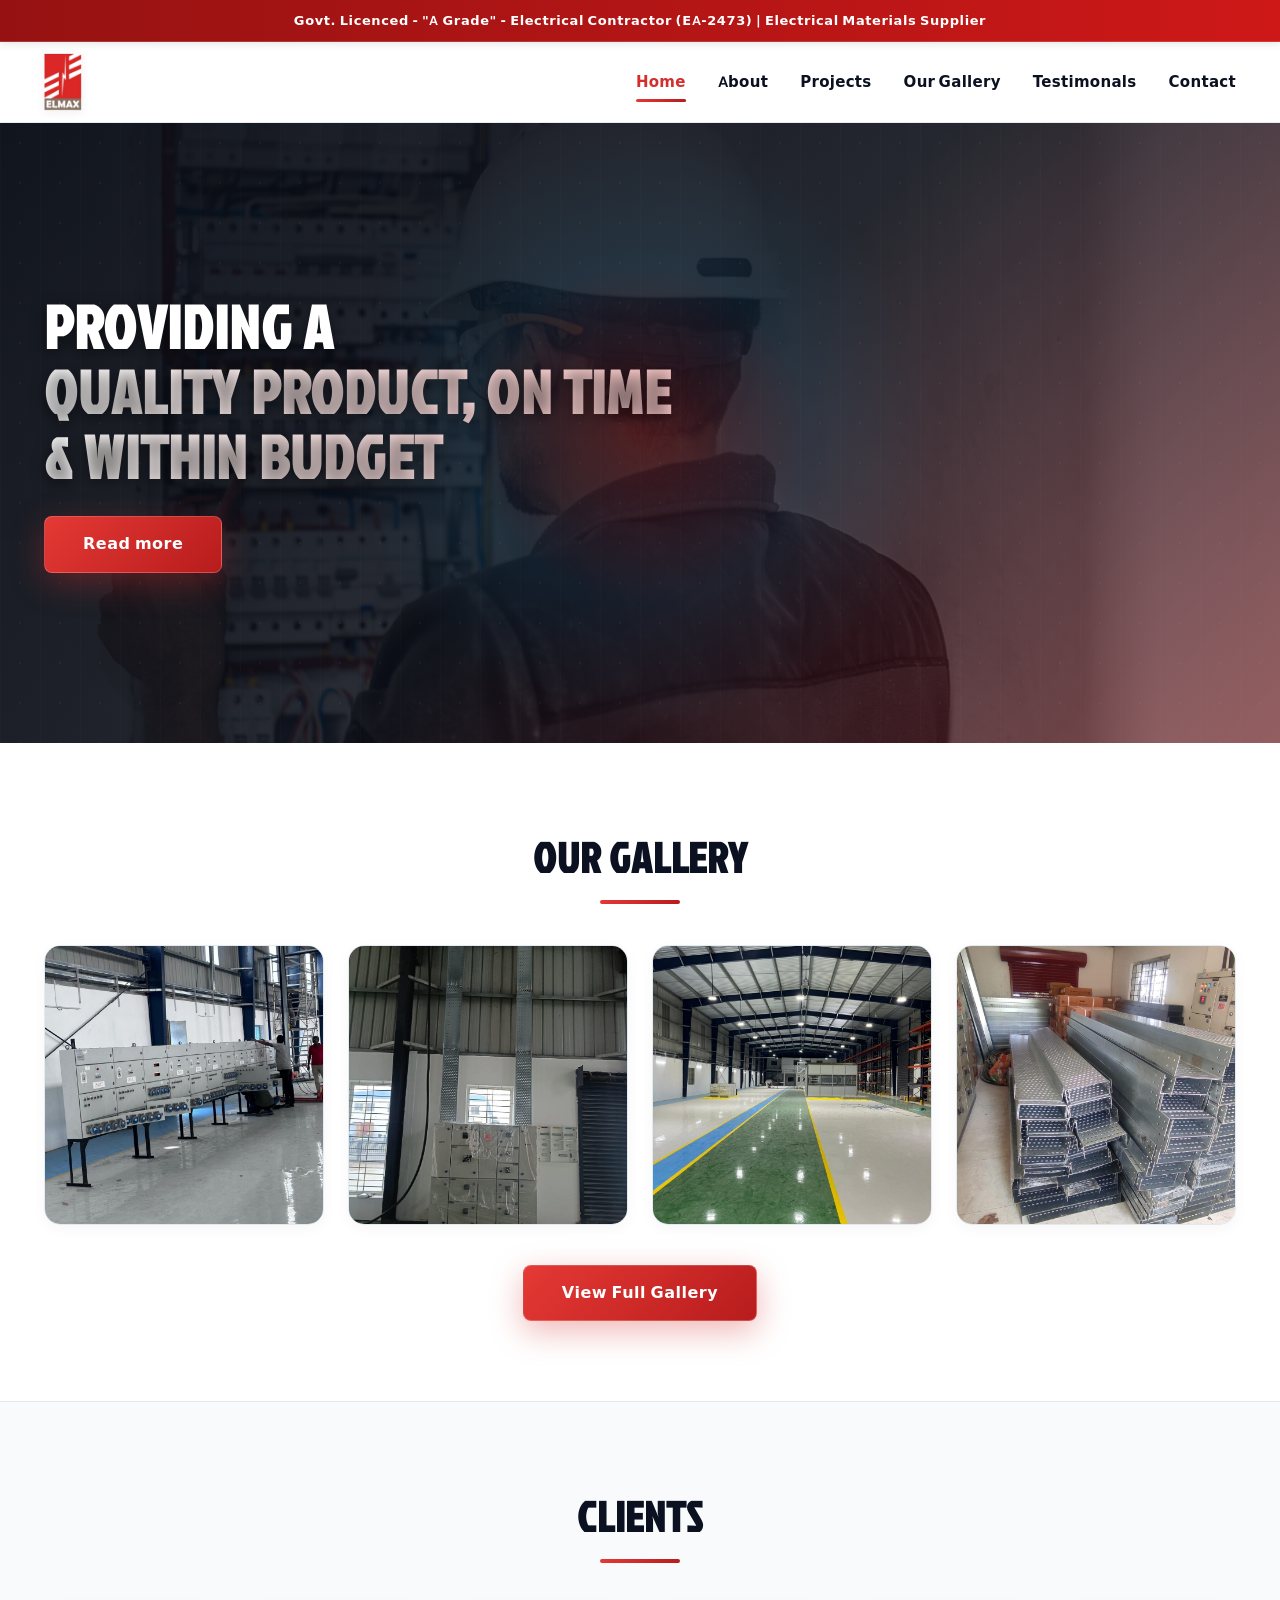
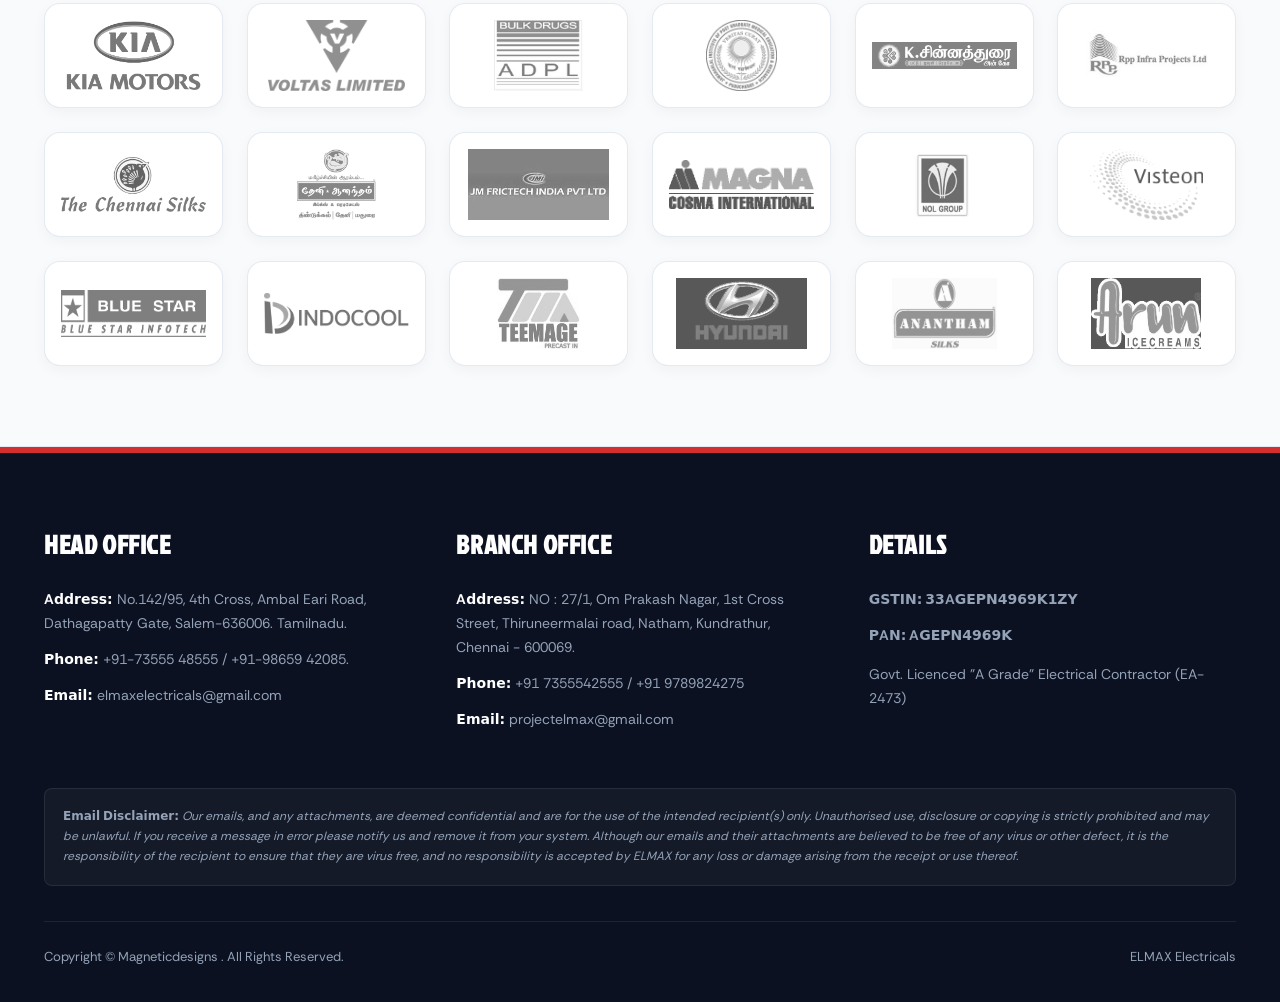
==== commit 7e12f730: "Add files via upload" ====
--- a/index.html
+++ b/index.html
@@ -188,15 +188,7 @@
         </div>
     </footer>
 
-    <!-- Mobile Menu Handler script -->
-    <script>
-        const mobileMenuBtn = document.getElementById('mobile-menu-btn');
-        const navMenu = document.getElementById('nav-menu');
-
-        mobileMenuBtn.addEventListener('click', () => {
-            navMenu.classList.toggle('open');
-            mobileMenuBtn.classList.toggle('active');
-        });
-    </script>
+    <!-- Mobile Menu & Core Interactive Script -->
+    <script src="js/main.js"></script>
 </body>
 </html>
--- a/css/style.css
+++ b/css/style.css
@@ -1,5 +1,5 @@
 /* ==========================================================================
-   ELMAX ELECTRICALS - Global Style Sheet
+   ELMAX ELECTRICALS - Modern Dynamic Style Sheet
    ========================================================================== */
 
 /* Font Declarations (Serving from local files) */
@@ -30,22 +30,45 @@
     font-display: swap;
 }
 
-/* Custom Variables */
+/* Custom Design Tokens - Unique Electric Luxury Theme */
 :root {
-    --primary-color: #ad2121;
-    --primary-hover: #8f1717;
-    --primary-light: #fbebeb;
-    --accent-blue: #0099ff;
-    --text-dark: #222325;
-    --text-muted: #66686e;
-    --text-light: #949494;
-    --bg-light: #f8f9fa;
-    --bg-dark: #222325;
-    --border-color: rgba(128, 128, 128, 0.2);
-    --font-heading: 'Jockey One', sans-serif;
-    --font-body: 'Rethink Sans', 'Inter', sans-serif;
-    --max-width: 1200px;
+    --primary-color: #d32f2f;
+    --primary-gradient: linear-gradient(135deg, #e53935 0%, #b71c1c 100%);
+    --primary-hover: #9a0007;
+    --primary-light: #fff5f5;
+    
+    --accent-gold: #f59e0b;
+    --accent-blue: #0284c7;
+    --accent-glow: rgba(211, 47, 47, 0.22);
+    
+    --text-dark: #0b1120;
+    --text-main: #1e293b;
+    --text-muted: #64748b;
+    --text-light: #94a3b8;
+    
+    --bg-white: #ffffff;
+    --bg-light: #f8fafc;
+    --bg-dark: #0b1120;
+    --bg-card: #ffffff;
+    
+    --border-color: rgba(226, 232, 240, 0.9);
+    --border-hover: rgba(211, 47, 47, 0.35);
+    
+    --font-heading: 'Jockey One', -apple-system, BlinkMacSystemFont, sans-serif;
+    --font-body: 'Rethink Sans', 'Inter', system-ui, sans-serif;
+    
+    --max-width: 1240px;
     --transition: all 0.3s cubic-bezier(0.4, 0, 0.2, 1);
+    --transition-smooth: all 0.5s cubic-bezier(0.16, 1, 0.3, 1);
+    
+    --radius-sm: 8px;
+    --radius-md: 16px;
+    --radius-lg: 24px;
+    
+    --shadow-sm: 0 4px 14px rgba(11, 17, 32, 0.04);
+    --shadow-md: 0 12px 28px rgba(11, 17, 32, 0.08);
+    --shadow-lg: 0 24px 48px rgba(11, 17, 32, 0.14);
+    --shadow-glow: 0 10px 32px rgba(211, 47, 47, 0.35);
 }
 
 /* Reset Styles */
@@ -57,14 +80,17 @@
 
 html {
     scroll-behavior: smooth;
+    font-size: 16px;
 }
 
 body {
     font-family: var(--font-body);
-    color: var(--text-dark);
-    line-height: 1.6;
-    background-color: #ffffff;
+    color: var(--text-main);
+    line-height: 1.65;
+    background-color: var(--bg-white);
     -webkit-font-smoothing: antialiased;
+    -moz-osx-font-smoothing: grayscale;
+    overflow-x: hidden;
 }
 
 a {
@@ -88,44 +114,84 @@
     width: 100%;
     max-width: var(--max-width);
     margin: 0 auto;
-    padding: 0 20px;
+    padding: 0 24px;
 }
 
 .section-padding {
-    padding: 60px 0;
+    padding: 80px 0;
 }
 
 .text-center {
     text-align: center;
 }
 
-/* Top License Bar */
+/* ==========================================
+   TOP LICENSE BAR
+   ========================================== */
 .top-bar {
-    background-color: var(--primary-color);
+    background: linear-gradient(90deg, #961212 0%, #ce1818 50%, #8f1717 100%);
+    background-size: 200% 100%;
+    animation: gradientShimmer 8s ease infinite;
     color: #ffffff;
-    padding: 8px 10px;
+    padding: 10px 16px;
     font-size: 13px;
     font-weight: 700;
     text-align: center;
-    letter-spacing: 0.5px;
-    border-bottom: 2px solid rgba(0,0,0,0.1);
-}
-
-/* Header & Navigation */
+    letter-spacing: 0.6px;
+    border-bottom: 1px solid rgba(255,255,255,0.15);
+    box-shadow: 0 2px 8px rgba(0,0,0,0.1);
+    position: relative;
+    z-index: 1010;
+}
+
+@keyframes gradientShimmer {
+    0% { background-position: 0% 50%; }
+    50% { background-position: 100% 50%; }
+    100% { background-position: 0% 50%; }
+}
+
+/* ==========================================
+   HEADER & GLASSMORPHISM NAVIGATION
+   ========================================== */
 header {
-    background-color: #ffffff;
-    border-bottom: 1px solid var(--border-color);
+    background: rgba(255, 255, 255, 0.92);
+    backdrop-filter: blur(16px);
+    -webkit-backdrop-filter: blur(16px);
+    border-bottom: 1px solid rgba(226, 232, 240, 0.8);
     position: sticky;
     top: 0;
     z-index: 1000;
-    box-shadow: 0 2px 10px rgba(0,0,0,0.05);
+    transition: var(--transition-smooth);
+}
+
+.header-scroll-progress {
+    position: absolute;
+    bottom: 0;
+    left: 0;
+    height: 3px;
+    background: var(--primary-gradient);
+    width: 0%;
+    transition: width 0.1s linear;
+    border-radius: 0 2px 2px 0;
+    box-shadow: 0 0 10px rgba(211, 47, 47, 0.5);
+    z-index: 1005;
+}
+
+header.scrolled {
+    background: rgba(255, 255, 255, 0.98);
+    box-shadow: 0 10px 30px rgba(15, 23, 42, 0.08);
 }
 
 .header-container {
     display: flex;
     justify-content: space-between;
     align-items: center;
-    height: 75px;
+    height: 80px;
+    transition: height 0.3s ease;
+}
+
+header.scrolled .header-container {
+    height: 68px;
 }
 
 .logo-link {
@@ -134,8 +200,14 @@
 }
 
 .logo-img {
-    height: 55px;
+    height: 58px;
     width: auto;
+    transition: var(--transition);
+    filter: drop-shadow(0 2px 4px rgba(0,0,0,0.05));
+}
+
+header.scrolled .logo-img {
+    height: 48px;
 }
 
 nav {
@@ -145,7 +217,7 @@
 
 .nav-menu {
     display: flex;
-    gap: 30px;
+    gap: 32px;
 }
 
 .nav-link {
@@ -154,17 +226,20 @@
     color: var(--text-dark);
     padding: 8px 0;
     position: relative;
+    letter-spacing: 0.3px;
 }
 
 .nav-link::after {
     content: '';
     position: absolute;
-    bottom: 0;
-    left: 0;
+    bottom: -2px;
+    left: 50%;
     width: 0;
-    height: 2px;
-    background-color: var(--primary-color);
-    transition: var(--transition);
+    height: 3px;
+    border-radius: 2px;
+    background: var(--primary-gradient);
+    transition: var(--transition-smooth);
+    transform: translateX(-50%);
 }
 
 .nav-link:hover {
@@ -180,32 +255,61 @@
     color: var(--primary-color);
 }
 
-/* Hamburger Menu Toggle */
+/* Mobile Toggle */
 .menu-toggle {
     display: none;
     flex-direction: column;
-    gap: 5px;
+    gap: 6px;
     background: none;
     border: none;
     cursor: pointer;
-    padding: 5px;
+    padding: 8px;
+    border-radius: var(--radius-sm);
+    transition: var(--transition);
 }
 
 .menu-toggle span {
-    width: 25px;
-    height: 3px;
+    width: 26px;
+    height: 2.5px;
     background-color: var(--text-dark);
+    border-radius: 2px;
     transition: var(--transition);
 }
 
-/* Hero Section */
+.menu-toggle.active span:nth-child(1) {
+    transform: translateY(8.5px) rotate(45deg);
+}
+.menu-toggle.active span:nth-child(2) {
+    opacity: 0;
+}
+.menu-toggle.active span:nth-child(3) {
+    transform: translateY(-8.5px) rotate(-45deg);
+}
+
+/* ==========================================
+   HERO SECTION & VISUAL EFFECTS
+   ========================================== */
 .hero {
     position: relative;
-    height: 600px;
-    background-color: #000;
+    height: 620px;
+    background-color: #090d16;
     display: flex;
     align-items: center;
     overflow: hidden;
+}
+
+/* Ambient Electric Radial Glow */
+.hero::after {
+    content: '';
+    position: absolute;
+    top: var(--mouse-y, 50%);
+    left: var(--mouse-x, 50%);
+    width: 600px;
+    height: 600px;
+    background: radial-gradient(circle, rgba(206, 24, 24, 0.25) 0%, rgba(14, 165, 233, 0.08) 40%, transparent 70%);
+    transform: translate(-50%, -50%);
+    pointer-events: none;
+    transition: top 0.1s ease-out, left 0.1s ease-out;
 }
 
 .hero-bg {
@@ -215,7 +319,14 @@
     width: 100%;
     height: 100%;
     object-fit: cover;
-    opacity: 0.6;
+    opacity: 0.55;
+    transform: scale(1.03);
+    animation: heroZoom 20s infinite alternate ease-in-out;
+}
+
+@keyframes heroZoom {
+    0% { transform: scale(1.02); }
+    100% { transform: scale(1.08); }
 }
 
 .hero-overlay {
@@ -224,64 +335,106 @@
     left: 0;
     width: 100%;
     height: 100%;
-    background: linear-gradient(135deg, rgba(0,0,0,0.8) 0%, rgba(0,0,0,0.4) 100%);
+    background: linear-gradient(135deg, rgba(9, 13, 22, 0.92) 0%, rgba(9, 13, 22, 0.75) 50%, rgba(206, 24, 24, 0.3) 100%);
+}
+
+/* Circuit Grid Pattern Overlay */
+.hero::before {
+    content: '';
+    position: absolute;
+    top: 0;
+    left: 0;
+    width: 100%;
+    height: 100%;
+    background-image: 
+        radial-gradient(rgba(255, 255, 255, 0.08) 1px, transparent 1px),
+        linear-gradient(to right, rgba(255, 255, 255, 0.03) 1px, transparent 1px);
+    background-size: 40px 40px;
+    opacity: 0.5;
+    z-index: 2;
+    pointer-events: none;
 }
 
 .hero-content {
     position: relative;
     z-index: 10;
     color: #ffffff;
-    max-width: 700px;
+    max-width: 760px;
 }
 
 .hero-title {
     font-family: var(--font-heading);
-    font-size: 55px;
-    line-height: 1.1;
-    margin-bottom: 25px;
+    font-size: 60px;
+    line-height: 1.08;
+    margin-bottom: 28px;
     text-transform: uppercase;
-    letter-spacing: 1px;
-}
-
-.hero-title span {
-    color: #ffffff;
+    letter-spacing: 1.2px;
+    text-shadow: 0 4px 15px rgba(0, 0, 0, 0.5);
 }
 
 .hero-title strong {
     display: block;
+    background: linear-gradient(90deg, #ffffff 0%, #ffc1c1 100%);
+    -webkit-background-clip: text;
+    -webkit-text-fill-color: transparent;
+}
+
+/* Modern Shiny Button */
+.btn {
+    display: inline-flex;
+    align-items: center;
+    justify-content: center;
+    gap: 10px;
+    background: var(--primary-gradient);
     color: #ffffff;
-    font-weight: inherit;
-}
-
-.btn {
-    display: inline-block;
-    background-color: var(--primary-color);
-    color: #ffffff;
-    padding: 12px 35px;
-    font-size: 15px;
-    font-weight: 700;
-    border-radius: 4px;
-    transition: var(--transition);
-    border: none;
+    padding: 14px 38px;
+    font-size: 16px;
+    font-weight: 700;
+    border-radius: var(--radius-sm);
+    transition: var(--transition-smooth);
+    border: 1px solid rgba(255, 255, 255, 0.2);
     cursor: pointer;
+    box-shadow: var(--shadow-glow);
+    position: relative;
+    overflow: hidden;
+    letter-spacing: 0.5px;
+}
+
+.btn::before {
+    content: '';
+    position: absolute;
+    top: 0;
+    left: -100%;
+    width: 60%;
+    height: 100%;
+    background: linear-gradient(90deg, transparent, rgba(255, 255, 255, 0.4), transparent);
+    transform: skewX(-25deg);
+    transition: 0.7s;
+}
+
+.btn:hover::before {
+    left: 140%;
 }
 
 .btn:hover {
-    background-color: var(--primary-hover);
-    transform: translateY(-2px);
-    box-shadow: 0 4px 15px rgba(173, 33, 33, 0.4);
-}
-
-/* Sections Typography */
+    background: var(--primary-hover);
+    transform: translateY(-3px) scale(1.02);
+    box-shadow: 0 12px 35px rgba(206, 24, 24, 0.5);
+}
+
+/* ==========================================
+   SECTIONS TYPOGRAPHY
+   ========================================== */
 .section-title {
     font-family: var(--font-heading);
-    font-size: 38px;
+    font-size: 42px;
     text-transform: uppercase;
     margin-bottom: 40px;
     color: var(--text-dark);
     position: relative;
     display: inline-block;
-    padding-bottom: 10px;
+    padding-bottom: 12px;
+    letter-spacing: 0.8px;
 }
 
 .section-title::after {
@@ -291,78 +444,131 @@
     left: 50%;
     transform: translateX(-50%);
     width: 80px;
-    height: 3px;
-    background-color: var(--primary-color);
+    height: 4px;
+    border-radius: 2px;
+    background: var(--primary-gradient);
 }
 
 .section-subtitle {
-    font-size: 18px;
+    display: inline-block;
+    font-size: 14px;
     color: var(--primary-color);
     font-weight: 700;
-    margin-bottom: 10px;
+    margin-bottom: 12px;
     text-transform: uppercase;
-}
-
-/* Home Gallery Grid */
+    letter-spacing: 1.5px;
+    background: var(--primary-light);
+    padding: 6px 14px;
+    border-radius: 20px;
+    border: 1px solid rgba(206, 24, 24, 0.15);
+}
+
+/* ==========================================
+   GALLERY GRID & CARD HOVER EFFECTS
+   ========================================== */
 .gallery-section {
-    background-color: #ffffff;
+    background-color: var(--bg-white);
 }
 
 .gallery-grid {
     display: grid;
     grid-template-columns: repeat(4, 1fr);
-    gap: 20px;
+    gap: 24px;
 }
 
 .gallery-item {
     position: relative;
-    border-radius: 8px;
+    border-radius: var(--radius-md);
     overflow: hidden;
     aspect-ratio: 1;
-    box-shadow: 0 4px 12px rgba(0,0,0,0.08);
-    transition: var(--transition);
+    box-shadow: var(--shadow-sm);
+    transition: var(--transition-smooth);
+    border: 1px solid var(--border-color);
 }
 
 .gallery-item img {
     width: 100%;
     height: 100%;
     object-fit: cover;
-    transition: var(--transition);
+    transition: transform 0.6s cubic-bezier(0.16, 1, 0.3, 1);
+}
+
+.gallery-item::before {
+    content: '';
+    position: absolute;
+    inset: 0;
+    background: linear-gradient(to top, rgba(11, 17, 32, 0.75) 0%, rgba(11, 17, 32, 0.15) 60%, transparent 100%);
+    opacity: 0;
+    transition: var(--transition-smooth);
+    z-index: 2;
+}
+
+.gallery-item::after {
+    content: 'View Installation';
+    position: absolute;
+    bottom: 22px;
+    left: 50%;
+    transform: translateX(-50%) translateY(12px);
+    background: rgba(255, 255, 255, 0.95);
+    color: var(--text-dark);
+    font-size: 13px;
+    font-weight: 700;
+    padding: 8px 18px;
+    border-radius: 20px;
+    opacity: 0;
+    transition: var(--transition-smooth);
+    z-index: 3;
+    box-shadow: 0 6px 20px rgba(0, 0, 0, 0.25);
+    letter-spacing: 0.5px;
+    pointer-events: none;
 }
 
 .gallery-item:hover {
-    transform: translateY(-5px);
-    box-shadow: 0 12px 24px rgba(0,0,0,0.15);
+    transform: translateY(-8px);
+    box-shadow: var(--shadow-lg);
+    border-color: rgba(211, 47, 47, 0.4);
 }
 
 .gallery-item:hover img {
-    transform: scale(1.05);
-}
-
-/* Clients Grid Section */
+    transform: scale(1.08);
+}
+
+.gallery-item:hover::before {
+    opacity: 1;
+}
+
+.gallery-item:hover::after {
+    opacity: 1;
+    transform: translateX(-50%) translateY(0);
+}
+
+/* ==========================================
+   CLIENTS LOGO GRID & MARQUEE
+   ========================================== */
 .clients-section {
     background-color: var(--bg-light);
     border-top: 1px solid var(--border-color);
+    border-bottom: 1px solid var(--border-color);
 }
 
 .clients-grid {
     display: grid;
     grid-template-columns: repeat(6, 1fr);
-    gap: 30px;
+    gap: 24px;
     align-items: center;
 }
 
 .client-logo-box {
-    background: #ffffff;
+    background: var(--bg-white);
     border: 1px solid var(--border-color);
-    border-radius: 8px;
-    padding: 15px;
-    height: 100px;
+    border-radius: var(--radius-md);
+    padding: 16px;
+    height: 105px;
     display: flex;
     justify-content: center;
     align-items: center;
-    box-shadow: 0 2px 6px rgba(0,0,0,0.02);
-    transition: var(--transition);
+    box-shadow: var(--shadow-sm);
+    transition: var(--transition-smooth);
 }
 
 .client-logo-box img {
@@ -370,25 +576,28 @@
     max-width: 100%;
     object-fit: contain;
     filter: grayscale(100%);
-    opacity: 0.7;
+    opacity: 0.65;
     transition: var(--transition);
 }
 
 .client-logo-box:hover {
-    transform: translateY(-3px);
-    box-shadow: 0 6px 16px rgba(0,0,0,0.06);
-    border-color: rgba(173, 33, 33, 0.2);
+    transform: translateY(-5px);
+    box-shadow: var(--shadow-md);
+    border-color: rgba(206, 24, 24, 0.3);
 }
 
 .client-logo-box:hover img {
     filter: grayscale(0%);
     opacity: 1;
-}
-
-/* Content Layout (About / Contact Details) */
+    transform: scale(1.05);
+}
+
+/* ==========================================
+   ABOUT INTRO & CORPORATE VALUES CARDS
+   ========================================== */
 .about-intro-grid {
     display: grid;
-    grid-template-columns: 1fr 1fr;
+    grid-template-columns: 1.1fr 0.9fr;
     gap: 50px;
     align-items: center;
 }
@@ -397,22 +606,31 @@
     margin-bottom: 20px;
     font-size: 16px;
     color: var(--text-muted);
-    text-align: justify;
+    line-height: 1.75;
 }
 
 .about-intro-text .lead {
-    font-size: 18px;
+    font-size: 20px;
     font-weight: 700;
     color: var(--text-dark);
 }
 
 .about-intro-img {
-    border-radius: 8px;
+    border-radius: var(--radius-md);
     overflow: hidden;
-    box-shadow: 0 10px 30px rgba(0,0,0,0.1);
-}
-
-/* Corporate Values Cards */
+    box-shadow: var(--shadow-lg);
+    border: 4px solid var(--bg-white);
+    position: relative;
+}
+
+.about-intro-img img {
+    transition: var(--transition-smooth);
+}
+
+.about-intro-img:hover img {
+    transform: scale(1.04);
+}
+
 .values-grid {
     display: grid;
     grid-template-columns: repeat(3, 1fr);
@@ -421,81 +639,173 @@
 }
 
 .value-card {
-    background-color: #ffffff;
+    background-color: var(--bg-white);
     border: 1px solid var(--border-color);
-    border-radius: 8px;
-    padding: 30px;
-    box-shadow: 0 4px 15px rgba(0,0,0,0.02);
+    border-radius: var(--radius-md);
+    padding: 36px 28px;
+    box-shadow: var(--shadow-sm);
+    transition: var(--transition-smooth);
+    position: relative;
+    overflow: hidden;
+}
+
+.value-card::before {
+    content: '';
+    position: absolute;
+    top: 0;
+    left: 0;
+    width: 100%;
+    height: 4px;
+    background: var(--primary-gradient);
+    opacity: 0;
     transition: var(--transition);
 }
 
 .value-card:hover {
-    transform: translateY(-5px);
-    box-shadow: 0 10px 25px rgba(0,0,0,0.08);
-    border-color: rgba(173, 33, 33, 0.3);
+    transform: translateY(-8px);
+    box-shadow: var(--shadow-md);
+    border-color: var(--border-hover);
+}
+
+.value-card:hover::before {
+    opacity: 1;
 }
 
 .value-icon-box {
-    width: 60px;
-    height: 60px;
-    background-color: var(--primary-light);
-    border-radius: 50%;
+    width: 68px;
+    height: 68px;
+    background: linear-gradient(135deg, rgba(211, 47, 47, 0.08) 0%, rgba(245, 158, 11, 0.12) 100%);
+    border-radius: 18px;
     display: flex;
     justify-content: center;
     align-items: center;
-    margin-bottom: 20px;
-}
-
-.value-icon-box img {
-    width: 28px;
-    height: 28px;
+    margin-bottom: 24px;
+    border: 1px solid rgba(211, 47, 47, 0.2);
+    color: var(--primary-color);
+    box-shadow: 0 6px 16px rgba(211, 47, 47, 0.08);
+    transition: var(--transition-smooth);
+}
+
+.value-card:hover .value-icon-box {
+    background: var(--primary-gradient);
+    color: #ffffff;
+    border-color: transparent;
+    transform: rotate(8deg) scale(1.1);
+    box-shadow: 0 10px 25px rgba(211, 47, 47, 0.4);
+}
+
+.value-icon-box svg {
+    width: 32px;
+    height: 32px;
+    transition: var(--transition-smooth);
 }
 
 .value-title {
     font-family: var(--font-heading);
-    font-size: 24px;
+    font-size: 26px;
     text-transform: uppercase;
     margin-bottom: 12px;
     color: var(--text-dark);
 }
 
 .value-desc {
+    font-size: 15px;
+    color: var(--text-muted);
+    line-height: 1.6;
+}
+
+/* Stats Counter Section */
+.stats-grid {
+    display: grid;
+    grid-template-columns: repeat(3, 1fr);
+    gap: 24px;
+    margin-top: 40px;
+}
+
+.stat-card {
+    background: var(--bg-white);
+    border: 1px solid var(--border-color);
+    border-radius: var(--radius-md);
+    padding: 30px 20px;
+    text-align: center;
+    box-shadow: var(--shadow-sm);
+    transition: var(--transition-smooth);
+    border-top: 4px solid var(--primary-color);
+}
+
+.stat-card:hover {
+    transform: translateY(-6px);
+    box-shadow: var(--shadow-md);
+}
+
+.stat-number {
+    font-family: var(--font-heading);
+    font-size: 48px;
+    color: var(--primary-color);
+    line-height: 1;
+    margin-bottom: 8px;
+}
+
+.stat-label {
     font-size: 14px;
-    color: var(--text-muted);
-}
-
-/* Mission & Goals */
+    font-weight: 700;
+    color: var(--text-dark);
+    text-transform: uppercase;
+    letter-spacing: 0.5px;
+}
+
+/* Mission Box */
 .mission-section {
     background-color: var(--bg-light);
 }
 
 .mission-box {
-    max-width: 800px;
+    max-width: 860px;
     margin: 0 auto;
-    background-color: #ffffff;
-    padding: 40px;
-    border-radius: 8px;
-    box-shadow: 0 4px 20px rgba(0,0,0,0.05);
-    border-left: 5px solid var(--primary-color);
+    background-color: var(--bg-white);
+    padding: 44px;
+    border-radius: var(--radius-md);
+    box-shadow: var(--shadow-md);
+    border-left: 6px solid var(--primary-color);
+    position: relative;
 }
 
 .mission-box p {
     font-size: 17px;
     line-height: 1.8;
-    color: var(--text-muted);
-    font-style: italic;
-}
-
-/* Inner Page Headers */
+    color: var(--text-main);
+    text-align: left;
+}
+
+/* ==========================================
+   PAGE HEADERS (BANNER)
+   ========================================== */
 .about-header,
 .gallery-header,
 .testimonals-header,
 .contact-header,
 .projects-header {
-    background: linear-gradient(135deg, #ad2121 0%, #7c1414 100%) !important;
+    background: linear-gradient(135deg, #ce1818 0%, #8f1717 100%) !important;
     color: #ffffff;
-    padding: 60px 0;
+    padding: 70px 0;
     text-align: center;
+    position: relative;
+    overflow: hidden;
+}
+
+.about-header::before,
+.gallery-header::before,
+.testimonals-header::before,
+.contact-header::before,
+.projects-header::before {
+    content: '';
+    position: absolute;
+    top: 0;
+    left: 0;
+    width: 100%;
+    height: 100%;
+    background: radial-gradient(circle, rgba(255,255,255,0.15) 0%, transparent 60%);
+    pointer-events: none;
 }
 
 .about-header h1,
@@ -504,12 +814,90 @@
 .contact-header h1,
 .projects-header h1 {
     font-family: var(--font-heading);
-    font-size: 45px;
+    font-size: 48px;
     text-transform: uppercase;
-}
-
-.projects-container {
-    margin-top: 40px;
+    letter-spacing: 1px;
+    text-shadow: 0 4px 10px rgba(0,0,0,0.2);
+}
+
+/* ==========================================
+   PROJECTS SEARCH, FILTERS & TABLE
+   ========================================== */
+.projects-filter-panel {
+    background: var(--bg-white);
+    border: 1px solid var(--border-color);
+    border-radius: var(--radius-md);
+    padding: 20px 24px;
+    margin-bottom: 35px;
+    box-shadow: var(--shadow-sm);
+    display: flex;
+    flex-direction: column;
+    gap: 16px;
+}
+
+.filter-search-wrapper {
+    position: relative;
+    display: flex;
+    align-items: center;
+}
+
+.filter-search-wrapper input {
+    width: 100%;
+    padding: 14px 44px 14px 18px;
+    border: 1px solid var(--border-color);
+    border-radius: var(--radius-sm);
+    font-size: 15px;
+    outline: none;
+    transition: var(--transition);
+    background: var(--bg-light);
+    font-family: var(--font-body);
+}
+
+.filter-search-wrapper input:focus {
+    border-color: var(--primary-color);
+    background: #ffffff;
+    box-shadow: 0 0 0 4px rgba(206, 24, 24, 0.1);
+}
+
+.search-clear-btn {
+    position: absolute;
+    right: 14px;
+    background: none;
+    border: none;
+    font-size: 22px;
+    color: var(--text-muted);
+    cursor: pointer;
+}
+
+.filter-badges {
+    display: flex;
+    flex-wrap: wrap;
+    gap: 10px;
+}
+
+.filter-badge {
+    background: var(--bg-light);
+    border: 1px solid var(--border-color);
+    padding: 8px 18px;
+    border-radius: 20px;
+    font-size: 13px;
+    font-weight: 700;
+    color: var(--text-muted);
+    cursor: pointer;
+    transition: var(--transition);
+}
+
+.filter-badge:hover {
+    background: var(--primary-light);
+    color: var(--primary-color);
+    border-color: rgba(206, 24, 24, 0.3);
+}
+
+.filter-badge.active {
+    background: var(--primary-gradient);
+    color: #ffffff;
+    border-color: transparent;
+    box-shadow: 0 4px 12px rgba(206, 24, 24, 0.3);
 }
 
 .projects-section-block {
@@ -518,19 +906,20 @@
 
 .projects-section-block h2 {
     font-family: var(--font-heading);
-    font-size: 28px;
+    font-size: 30px;
     text-transform: uppercase;
     color: var(--primary-color);
     margin-bottom: 20px;
-    border-bottom: 2px solid var(--primary-color);
-    padding-bottom: 5px;
+    border-bottom: 3px solid var(--primary-color);
+    padding-bottom: 6px;
+    letter-spacing: 0.5px;
 }
 
 .table-responsive {
     overflow-x: auto;
-    background: #ffffff;
-    border-radius: 8px;
-    box-shadow: 0 4px 15px rgba(0,0,0,0.03);
+    background: var(--bg-white);
+    border-radius: var(--radius-md);
+    box-shadow: var(--shadow-sm);
     border: 1px solid var(--border-color);
 }
 
@@ -542,19 +931,19 @@
 }
 
 table.project-table th {
-    background-color: var(--text-dark);
+    background: var(--text-dark);
     color: #ffffff;
     font-weight: 700;
-    padding: 12px 15px;
+    padding: 14px 18px;
     text-transform: uppercase;
     font-size: 13px;
-    letter-spacing: 0.5px;
+    letter-spacing: 0.6px;
 }
 
 table.project-table td {
-    padding: 12px 15px;
+    padding: 14px 18px;
     border-bottom: 1px solid var(--border-color);
-    color: var(--text-muted);
+    color: var(--text-main);
 }
 
 table.project-table tr:last-child td {
@@ -566,10 +955,41 @@
 }
 
 table.project-table tr:hover td {
-    background-color: rgba(173, 33, 33, 0.03);
-}
-
-/* Testimonials / Gallery screenshots Page */
+    background-color: rgba(206, 24, 24, 0.04);
+}
+
+.industry-chip {
+    display: inline-block;
+    padding: 4px 12px;
+    border-radius: 12px;
+    background: var(--primary-light);
+    color: var(--primary-color);
+    font-size: 12px;
+    font-weight: 700;
+}
+
+.no-results-box {
+    text-align: center;
+    padding: 60px 20px;
+    background: var(--bg-white);
+    border-radius: var(--radius-md);
+    border: 1px dashed var(--border-color);
+    margin-top: 20px;
+}
+
+.no-results-content h3 {
+    font-size: 20px;
+    margin: 15px 0 8px;
+    color: var(--text-dark);
+}
+
+.no-results-content p {
+    color: var(--text-muted);
+}
+
+/* ==========================================
+   TESTIMONIALS / SCREENSHOT GRID
+   ========================================== */
 .screenshot-grid {
     display: grid;
     grid-template-columns: repeat(3, 1fr);
@@ -578,17 +998,19 @@
 }
 
 .screenshot-card {
-    background-color: #ffffff;
+    background-color: var(--bg-white);
     border: 1px solid var(--border-color);
-    border-radius: 8px;
+    border-radius: var(--radius-md);
     overflow: hidden;
-    box-shadow: 0 4px 15px rgba(0,0,0,0.02);
-    transition: var(--transition);
+    box-shadow: var(--shadow-sm);
+    transition: var(--transition-smooth);
+    position: relative;
 }
 
 .screenshot-card:hover {
-    transform: translateY(-5px);
-    box-shadow: 0 8px 25px rgba(0,0,0,0.1);
+    transform: translateY(-8px);
+    box-shadow: var(--shadow-md);
+    border-color: var(--border-hover);
 }
 
 .screenshot-card img {
@@ -599,15 +1021,17 @@
 }
 
 .screenshot-caption {
-    padding: 15px;
+    padding: 16px;
     font-size: 14px;
     font-weight: 700;
     color: var(--text-dark);
-    background-color: #ffffff;
+    background-color: var(--bg-white);
     text-align: center;
 }
 
-/* Contact Page Styles */
+/* ==========================================
+   CONTACT PAGE STYLES
+   ========================================== */
 .contact-grid {
     display: grid;
     grid-template-columns: 1fr 1fr;
@@ -617,54 +1041,58 @@
 .contact-info-block {
     display: flex;
     flex-direction: column;
-    gap: 35px;
+    gap: 30px;
 }
 
 .office-info {
-    background: var(--bg-light);
+    background: var(--bg-white);
     border: 1px solid var(--border-color);
-    padding: 25px;
-    border-radius: 8px;
-    position: relative;
-    border-top: 4px solid var(--primary-color);
+    padding: 28px;
+    border-radius: var(--radius-md);
+    position: relative;
+    border-left: 5px solid var(--primary-color);
+    box-shadow: var(--shadow-sm);
+    transition: var(--transition-smooth);
+}
+
+.office-info:hover {
+    transform: translateY(-4px);
+    box-shadow: var(--shadow-md);
 }
 
 .office-title {
     font-family: var(--font-heading);
-    font-size: 24px;
+    font-size: 26px;
     text-transform: uppercase;
-    margin-bottom: 15px;
+    margin-bottom: 16px;
     color: var(--text-dark);
 }
 
-.office-details {
+.office-details p {
+    margin-bottom: 12px;
+    display: flex;
+    align-items: flex-start;
+    gap: 12px;
     font-size: 15px;
     color: var(--text-muted);
 }
 
-.office-details p {
-    margin-bottom: 10px;
-    display: flex;
-    align-items: flex-start;
-    gap: 10px;
-}
-
 .office-details p strong {
     color: var(--text-dark);
-    min-width: 60px;
+    min-width: 70px;
     display: inline-block;
 }
 
 .contact-form-block {
-    background: #ffffff;
+    background: var(--bg-white);
     border: 1px solid var(--border-color);
-    padding: 35px;
-    border-radius: 8px;
-    box-shadow: 0 4px 20px rgba(0,0,0,0.03);
+    padding: 40px;
+    border-radius: var(--radius-md);
+    box-shadow: var(--shadow-md);
 }
 
 .form-group {
-    margin-bottom: 20px;
+    margin-bottom: 22px;
 }
 
 .form-group label {
@@ -678,48 +1106,52 @@
 .form-group input,
 .form-group textarea {
     width: 100%;
-    padding: 12px 15px;
+    padding: 14px 16px;
     border: 1px solid var(--border-color);
-    border-radius: 4px;
+    border-radius: var(--radius-sm);
     font-family: var(--font-body);
-    font-size: 14px;
+    font-size: 15px;
     outline: none;
     transition: var(--transition);
+    background: var(--bg-light);
 }
 
 .form-group input:focus,
 .form-group textarea:focus {
     border-color: var(--primary-color);
-    box-shadow: 0 0 0 3px rgba(173, 33, 33, 0.1);
+    background: #ffffff;
+    box-shadow: 0 0 0 4px rgba(206, 24, 24, 0.1);
 }
 
 .form-group textarea {
-    height: 150px;
+    height: 140px;
     resize: vertical;
 }
 
-/* Footer Section */
+/* ==========================================
+   FOOTER SECTION
+   ========================================== */
 footer {
     background-color: var(--bg-dark);
     color: #ffffff;
-    padding: 60px 0 30px;
-    border-top: 5px solid var(--primary-color);
+    padding: 70px 0 35px;
+    border-top: 6px solid var(--primary-color);
 }
 
 .footer-grid {
     display: grid;
     grid-template-columns: repeat(3, 1fr);
-    gap: 40px;
-    margin-bottom: 40px;
+    gap: 45px;
+    margin-bottom: 45px;
 }
 
 .footer-col-title {
     font-family: var(--font-heading);
-    font-size: 24px;
+    font-size: 26px;
     text-transform: uppercase;
-    margin-bottom: 20px;
+    margin-bottom: 22px;
     color: #ffffff;
-    letter-spacing: 0.5px;
+    letter-spacing: 0.6px;
 }
 
 .footer-col p {
@@ -734,23 +1166,19 @@
 }
 
 .footer-disclaimer-box {
-    background-color: rgba(255,255,255,0.03);
+    background-color: rgba(255,255,255,0.04);
     border: 1px solid rgba(255,255,255,0.08);
-    border-radius: 6px;
-    padding: 15px;
+    border-radius: var(--radius-sm);
+    padding: 18px;
     font-size: 12px;
     color: var(--text-light);
-    line-height: 1.6;
-    margin-bottom: 30px;
-}
-
-.footer-disclaimer-box em {
-    font-style: italic;
+    line-height: 1.65;
+    margin-bottom: 35px;
 }
 
 .footer-bottom {
     border-top: 1px solid rgba(255,255,255,0.08);
-    padding-top: 20px;
+    padding-top: 24px;
     display: flex;
     justify-content: space-between;
     align-items: center;
@@ -769,262 +1197,295 @@
     color: #ffffff;
 }
 
-/* Responsive Styles */
+/* ==========================================
+   SCROLL REVEAL ANIMATIONS
+   ========================================== */
+[data-reveal] {
+    opacity: 0;
+    transform: translateY(32px);
+    transition: opacity 0.75s cubic-bezier(0.16, 1, 0.3, 1), transform 0.75s cubic-bezier(0.16, 1, 0.3, 1);
+    will-change: opacity, transform;
+}
+
+[data-reveal="fade-in"] {
+    transform: translateY(0);
+}
+
+[data-reveal="zoom-in"] {
+    transform: scale(0.92);
+}
+
+[data-reveal].revealed {
+    opacity: 1;
+    transform: translateY(0) scale(1);
+}
+
+/* ==========================================
+   LIGHTBOX MODAL STYLES
+   ========================================== */
+.lightbox-modal {
+    display: none;
+    position: fixed;
+    z-index: 3000;
+    top: 0;
+    left: 0;
+    width: 100%;
+    height: 100%;
+    background-color: rgba(9, 13, 22, 0.94);
+    backdrop-filter: blur(10px);
+    justify-content: center;
+    align-items: center;
+    opacity: 0;
+    transition: opacity 0.35s ease;
+}
+
+.lightbox-modal.active {
+    display: flex;
+    opacity: 1;
+}
+
+.lightbox-content-wrapper {
+    position: relative;
+    max-width: 90%;
+    max-height: 85%;
+    display: flex;
+    flex-direction: column;
+    align-items: center;
+}
+
+.lightbox-img-container {
+    position: relative;
+    display: flex;
+    justify-content: center;
+    align-items: center;
+}
+
+.lightbox-content {
+    max-width: 100%;
+    max-height: 78vh;
+    border-radius: var(--radius-sm);
+    box-shadow: 0 20px 50px rgba(0, 0, 0, 0.7);
+    transition: transform 0.3s ease, opacity 0.3s ease;
+}
+
+.lightbox-counter {
+    position: absolute;
+    top: 15px;
+    right: 15px;
+    background: rgba(0, 0, 0, 0.7);
+    color: #ffffff;
+    padding: 4px 12px;
+    border-radius: 12px;
+    font-size: 13px;
+    font-weight: 700;
+}
+
+.lightbox-caption {
+    color: #ffffff;
+    font-size: 16px;
+    font-weight: 700;
+    margin-top: 16px;
+    text-align: center;
+}
+
+.lightbox-close {
+    position: absolute;
+    top: -45px;
+    right: 0;
+    color: #ffffff;
+    font-size: 38px;
+    cursor: pointer;
+    background: none;
+    border: none;
+    outline: none;
+    transition: var(--transition);
+}
+
+.lightbox-close:hover {
+    color: var(--primary-color);
+}
+
+.lightbox-btn {
+    position: absolute;
+    top: 50%;
+    transform: translateY(-50%);
+    background: rgba(255, 255, 255, 0.12);
+    border: 1px solid rgba(255, 255, 255, 0.2);
+    color: #ffffff;
+    font-size: 22px;
+    width: 52px;
+    height: 52px;
+    border-radius: 50%;
+    cursor: pointer;
+    display: flex;
+    justify-content: center;
+    align-items: center;
+    transition: var(--transition);
+    z-index: 3010;
+}
+
+.lightbox-btn:hover {
+    background: var(--primary-color);
+    border-color: transparent;
+    box-shadow: var(--shadow-glow);
+}
+
+.lightbox-prev { left: -75px; }
+.lightbox-next { right: -75px; }
+
+
+
+/* ==========================================
+   RESPONSIVE MEDIA QUERIES & MOBILE ALIGNMENT
+   ========================================== */
 @media (max-width: 1024px) {
-    .hero-title {
-        font-size: 45px;
-    }
-    .gallery-grid {
-        grid-template-columns: repeat(2, 1fr);
-    }
-    .clients-grid {
-        grid-template-columns: repeat(4, 1fr);
-    }
-    .values-grid {
-        grid-template-columns: repeat(2, 1fr);
-    }
-    .footer-grid {
-        grid-template-columns: 1fr;
-        gap: 30px;
-    }
+    .hero-title { font-size: 48px; }
+    .gallery-grid { grid-template-columns: repeat(2, 1fr); }
+    .clients-grid { grid-template-columns: repeat(4, 1fr); }
+    .values-grid { grid-template-columns: repeat(2, 1fr); }
+    .footer-grid { grid-template-columns: 1fr; gap: 35px; }
 }
 
 @media (max-width: 768px) {
-    .header-container {
-        height: 70px;
-    }
+    .container { padding: 0 18px; }
+    .section-padding { padding: 50px 0; }
+    
+    .header-container { height: 72px; }
     .nav-menu {
         display: none;
         flex-direction: column;
         align-items: flex-start;
         position: absolute;
-        top: 70px;
+        top: 72px;
         left: 0;
         width: 100%;
-        background-color: #ffffff;
+        background-color: rgba(255, 255, 255, 0.98);
+        backdrop-filter: blur(16px);
         border-bottom: 1px solid var(--border-color);
-        padding: 20px;
-        gap: 15px;
-        box-shadow: 0 10px 15px rgba(0,0,0,0.05);
+        padding: 24px;
+        gap: 18px;
+        box-shadow: var(--shadow-lg);
     }
-    .nav-menu li {
-        width: 100%;
-        text-align: left;
-    }
-    .nav-menu.open {
-        display: flex;
-    }
-    .menu-toggle {
-        display: flex;
-        margin-left: auto;
-    }
-    .hero {
-        height: 500px;
-    }
-    .hero-title {
-        font-size: 38px;
-    }
+    .nav-menu.open { display: flex; }
+    .menu-toggle { display: flex; margin-left: auto; }
+    .hero { height: 500px; text-align: left; }
+    .hero-title { font-size: 36px; line-height: 1.15; }
     .about-header h1,
     .gallery-header h1,
     .testimonals-header h1,
     .contact-header h1,
-    .projects-header h1 {
-        font-size: 35px;
+    .projects-header h1 { font-size: 34px; }
+    
+    .about-intro-grid,
+    .contact-grid { grid-template-columns: 1fr; gap: 30px; }
+    .about-intro-text p { text-align: left; font-size: 15px; }
+    
+    .stats-grid { grid-template-columns: 1fr; gap: 16px; margin-top: 30px; }
+    .stat-card { padding: 24px 16px; }
+    .stat-number { font-size: 40px; }
+    
+    .values-grid { grid-template-columns: 1fr; gap: 20px; }
+    .value-card { padding: 28px 20px; text-align: left; }
+    
+    .mission-box { padding: 24px 20px; border-left-width: 4px; text-align: left; }
+    .mission-box p { font-size: 15px; line-height: 1.7; text-align: left; }
+    
+    /* Mobile Filter Badges Horizontal Swipe Row */
+    .projects-filter-panel { padding: 16px; margin-bottom: 25px; }
+    .filter-badges {
+        flex-wrap: nowrap;
+        overflow-x: auto;
+        -webkit-overflow-scrolling: touch;
+        padding-bottom: 8px;
+        gap: 8px;
     }
-    .about-intro-grid,
-    .contact-grid {
-        grid-template-columns: 1fr;
-        gap: 30px;
+    .filter-badges::-webkit-scrollbar { display: none; }
+    .filter-badge {
+        white-space: nowrap;
+        flex-shrink: 0;
+        padding: 6px 14px;
+        font-size: 12.5px;
     }
-    .clients-grid {
-        grid-template-columns: repeat(3, 1fr);
-        gap: 15px;
+    
+    /* Mobile Project Table Styling */
+    .table-responsive {
+        -webkit-overflow-scrolling: touch;
+        border-radius: var(--radius-sm);
+        margin-top: 10px;
     }
-    .client-logo-box {
-        height: 80px;
-        padding: 10px;
+    table.project-table {
+        min-width: 680px;
     }
-    .values-grid {
-        grid-template-columns: 1fr;
+    table.project-table th {
+        padding: 12px 14px;
+        font-size: 12px;
+        white-space: nowrap;
     }
-    .screenshot-grid {
-        grid-template-columns: repeat(2, 1fr);
+    table.project-table td {
+        padding: 12px 14px;
+        font-size: 13.5px;
     }
+    /* Mobile Table Swipe Hint */
+    .mobile-swipe-hint {
+        display: flex;
+        align-items: center;
+        justify-content: center;
+        gap: 6px;
+        font-size: 11.5px;
+        font-weight: 700;
+        color: var(--primary-color);
+        background: var(--primary-light);
+        border: 1px solid rgba(211, 47, 47, 0.15);
+        padding: 6px 14px;
+        border-radius: 20px;
+        margin-bottom: 8px;
+        text-transform: uppercase;
+        letter-spacing: 0.5px;
+    }
+    
+    .mobile-swipe-hint .swipe-hand {
+        animation: pulseHand 1.5s infinite ease-in-out;
+    }
+    
+    @keyframes pulseHand {
+        0%, 100% { transform: translateX(0); }
+        50% { transform: translateX(3px); }
+    }
+    
+    /* Tactile Mobile Touch Feedback */
+    .btn:active,
+    .filter-badge:active,
+    .value-card:active,
+    .gallery-item:active,
+    .client-logo-box:active,
+    .screenshot-card:active {
+        transform: scale(0.97) !important;
+        transition: transform 0.1s ease !important;
+    }
+
+    .clients-grid { grid-template-columns: repeat(3, 1fr); gap: 14px; }
+    .screenshot-grid { grid-template-columns: repeat(2, 1fr); gap: 18px; }
+    
+    .lightbox-prev { left: -50px; }
+    .lightbox-next { right: -50px; }
 }
 
 @media (max-width: 480px) {
-    .top-bar {
-        font-size: 11px;
+    .top-bar { font-size: 11px; padding: 8px 10px; line-height: 1.4; }
+    .hero-title { font-size: 30px; }
+    .btn { width: 100%; text-align: center; }
+    
+    .mission-box { padding: 20px 16px; border-left-width: 4px; }
+    .mission-box p { font-size: 14.5px; line-height: 1.65; text-align: left; }
+    
+    table.project-table {
+        min-width: 650px;
     }
-    .hero-title {
-        font-size: 30px;
-    }
-    .about-header h1,
-    .gallery-header h1,
-    .testimonals-header h1,
-    .contact-header h1,
-    .projects-header h1 {
-        font-size: 28px;
-    }
-    .clients-grid {
-        grid-template-columns: repeat(2, 1fr);
-        gap: 10px;
-    }
-    .client-logo-box {
-        height: 70px;
-        padding: 8px;
-    }
-    .screenshot-grid {
-        grid-template-columns: 1fr;
-    }
-    .footer-bottom {
-        flex-direction: column;
-        text-align: center;
-    }
-}
-
-/* ==========================================================================
-   Gallery Lightbox Modal Styles
-   ========================================================================== */
-.lightbox-modal {
-    display: none;
-    position: fixed;
-    z-index: 2000;
-    top: 0;
-    left: 0;
-    width: 100%;
-    height: 100%;
-    background-color: rgba(0, 0, 0, 0.9);
-    backdrop-filter: blur(5px);
-    justify-content: center;
-    align-items: center;
-    opacity: 0;
-    transition: opacity 0.3s ease;
-}
-
-.lightbox-modal.active {
-    display: flex;
-    opacity: 1;
-}
-
-.lightbox-content-wrapper {
-    position: relative;
-    max-width: 85%;
-    max-height: 80%;
-    display: flex;
-    flex-direction: column;
-    align-items: center;
-}
-
-.lightbox-content {
-    max-width: 100%;
-    max-height: 80vh;
-    border-radius: 4px;
-    box-shadow: 0 10px 30px rgba(0, 0, 0, 0.5);
-    transform: scale(0.95);
-    transition: transform 0.3s ease;
-}
-
-.lightbox-modal.active .lightbox-content {
-    transform: scale(1);
-}
-
-.lightbox-caption {
-    color: #ffffff;
-    font-size: 16px;
-    font-weight: 700;
-    margin-top: 15px;
-    text-align: center;
-    text-shadow: 0 2px 4px rgba(0, 0, 0, 0.6);
-}
-
-/* Lightbox Close Button */
-.lightbox-close {
-    position: absolute;
-    top: -40px;
-    right: 0;
-    color: #ffffff;
-    font-size: 35px;
-    font-weight: 300;
-    cursor: pointer;
-    background: none;
-    border: none;
-    outline: none;
-    transition: var(--transition);
-}
-
-.lightbox-close:hover {
-    color: var(--primary-color);
-}
-
-/* Navigation Buttons */
-.lightbox-btn {
-    position: absolute;
-    top: 50%;
-    transform: translateY(-50%);
-    background: rgba(255, 255, 255, 0.1);
-    border: none;
-    color: #ffffff;
-    font-size: 24px;
-    width: 50px;
-    height: 50px;
-    border-radius: 50%;
-    cursor: pointer;
-    display: flex;
-    justify-content: center;
-    align-items: center;
-    transition: var(--transition);
-    user-select: none;
-    z-index: 2010;
-}
-
-.lightbox-btn:hover {
-    background: var(--primary-color);
-}
-
-.lightbox-prev {
-    left: -70px;
-}
-
-.lightbox-next {
-    right: -70px;
-}
-
-/* Responsive adjustments for lightbox buttons on smaller screens */
-@media (max-width: 768px) {
-    .lightbox-btn {
-        width: 40px;
-        height: 40px;
-        font-size: 18px;
-    }
-    .lightbox-prev {
-        left: -50px;
-    }
-    .lightbox-next {
-        right: -50px;
-    }
-}
-
-@media (max-width: 480px) {
-    .lightbox-content-wrapper {
-        max-width: 95%;
-    }
-    .lightbox-btn {
-        width: 35px;
-        height: 35px;
-        font-size: 16px;
-    }
-    .lightbox-prev {
-        left: -15px;
-        background: rgba(0, 0, 0, 0.5);
-    }
-    .lightbox-next {
-        right: -15px;
-        background: rgba(0, 0, 0, 0.5);
-    }
-    .lightbox-close {
-        right: 10px;
-        top: -45px;
-    }
-}
-
+    
+    .clients-grid { grid-template-columns: repeat(2, 1fr); gap: 10px; }
+    .screenshot-grid { grid-template-columns: 1fr; }
+    .footer-bottom { flex-direction: column; text-align: center; }
+    .lightbox-prev { left: -15px; }
+    .lightbox-next { right: -15px; }
+    .lightbox-close { top: -50px; right: 10px; }
+}
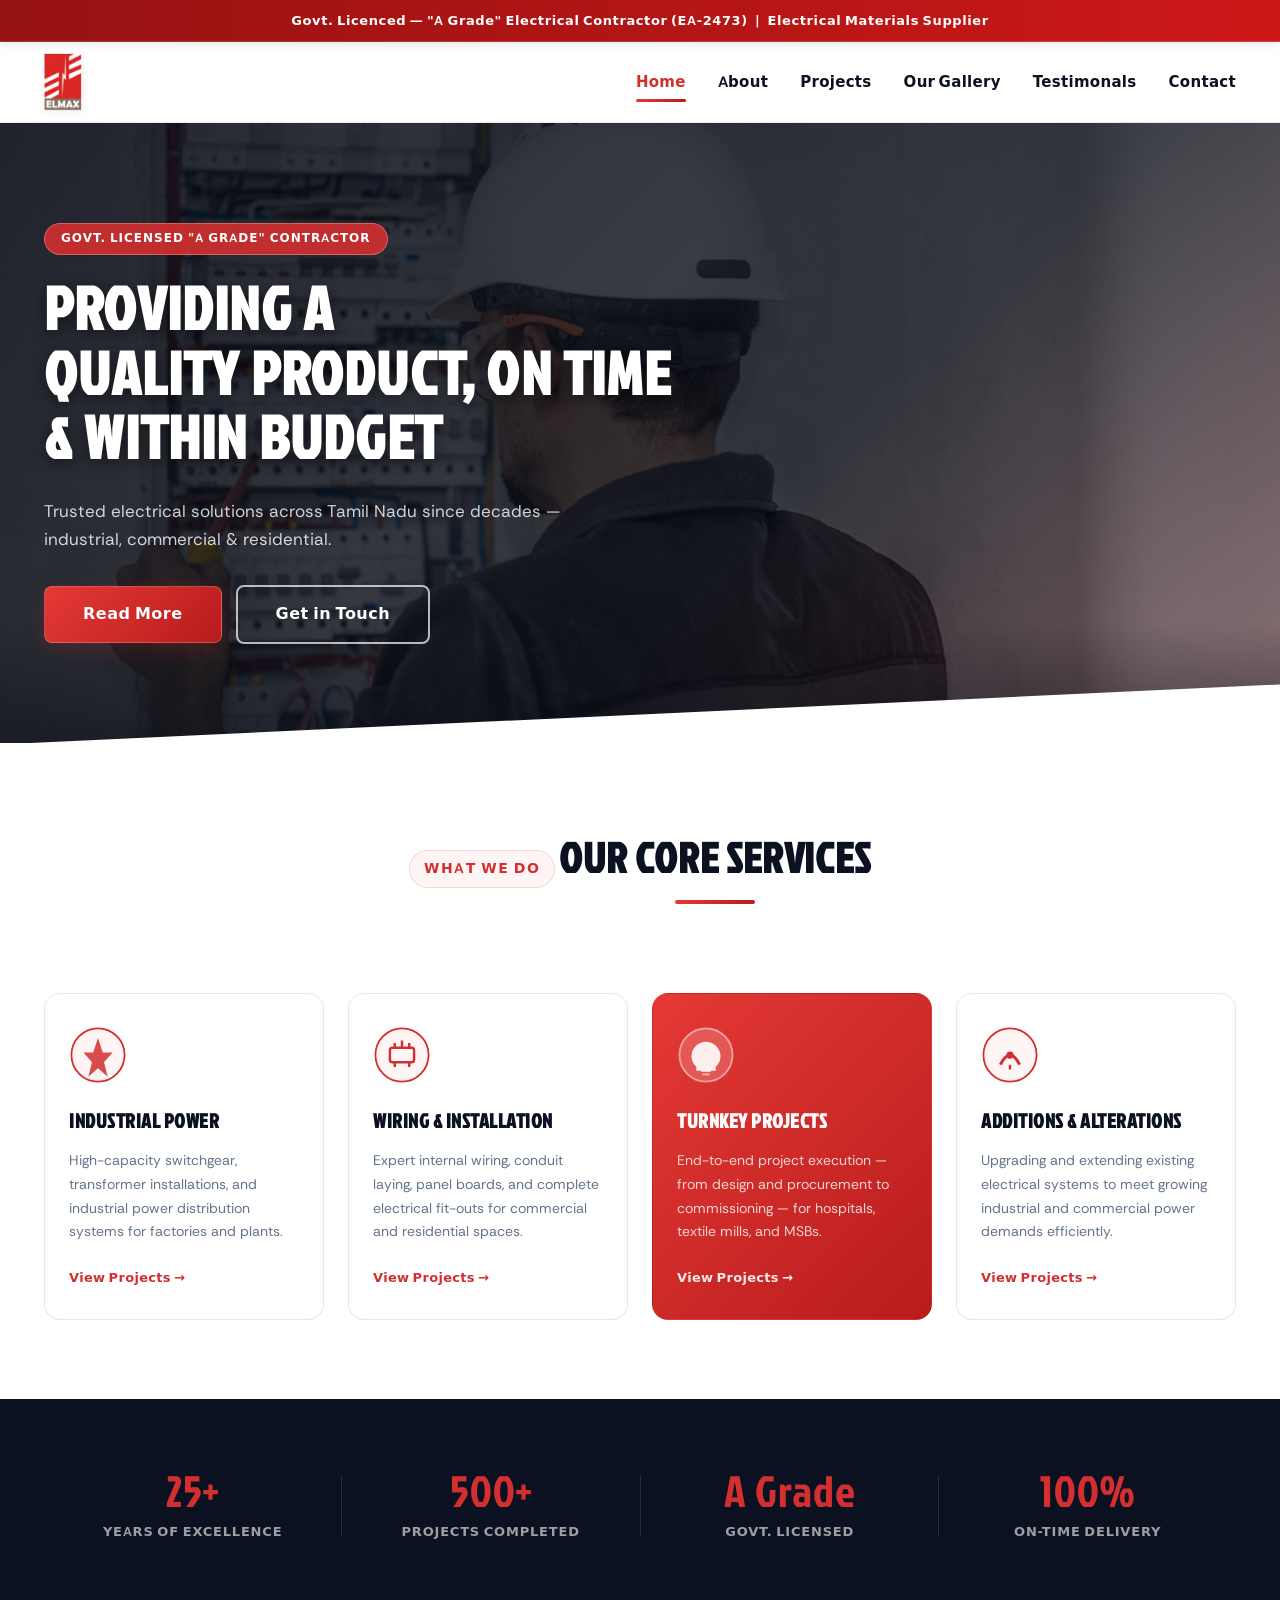
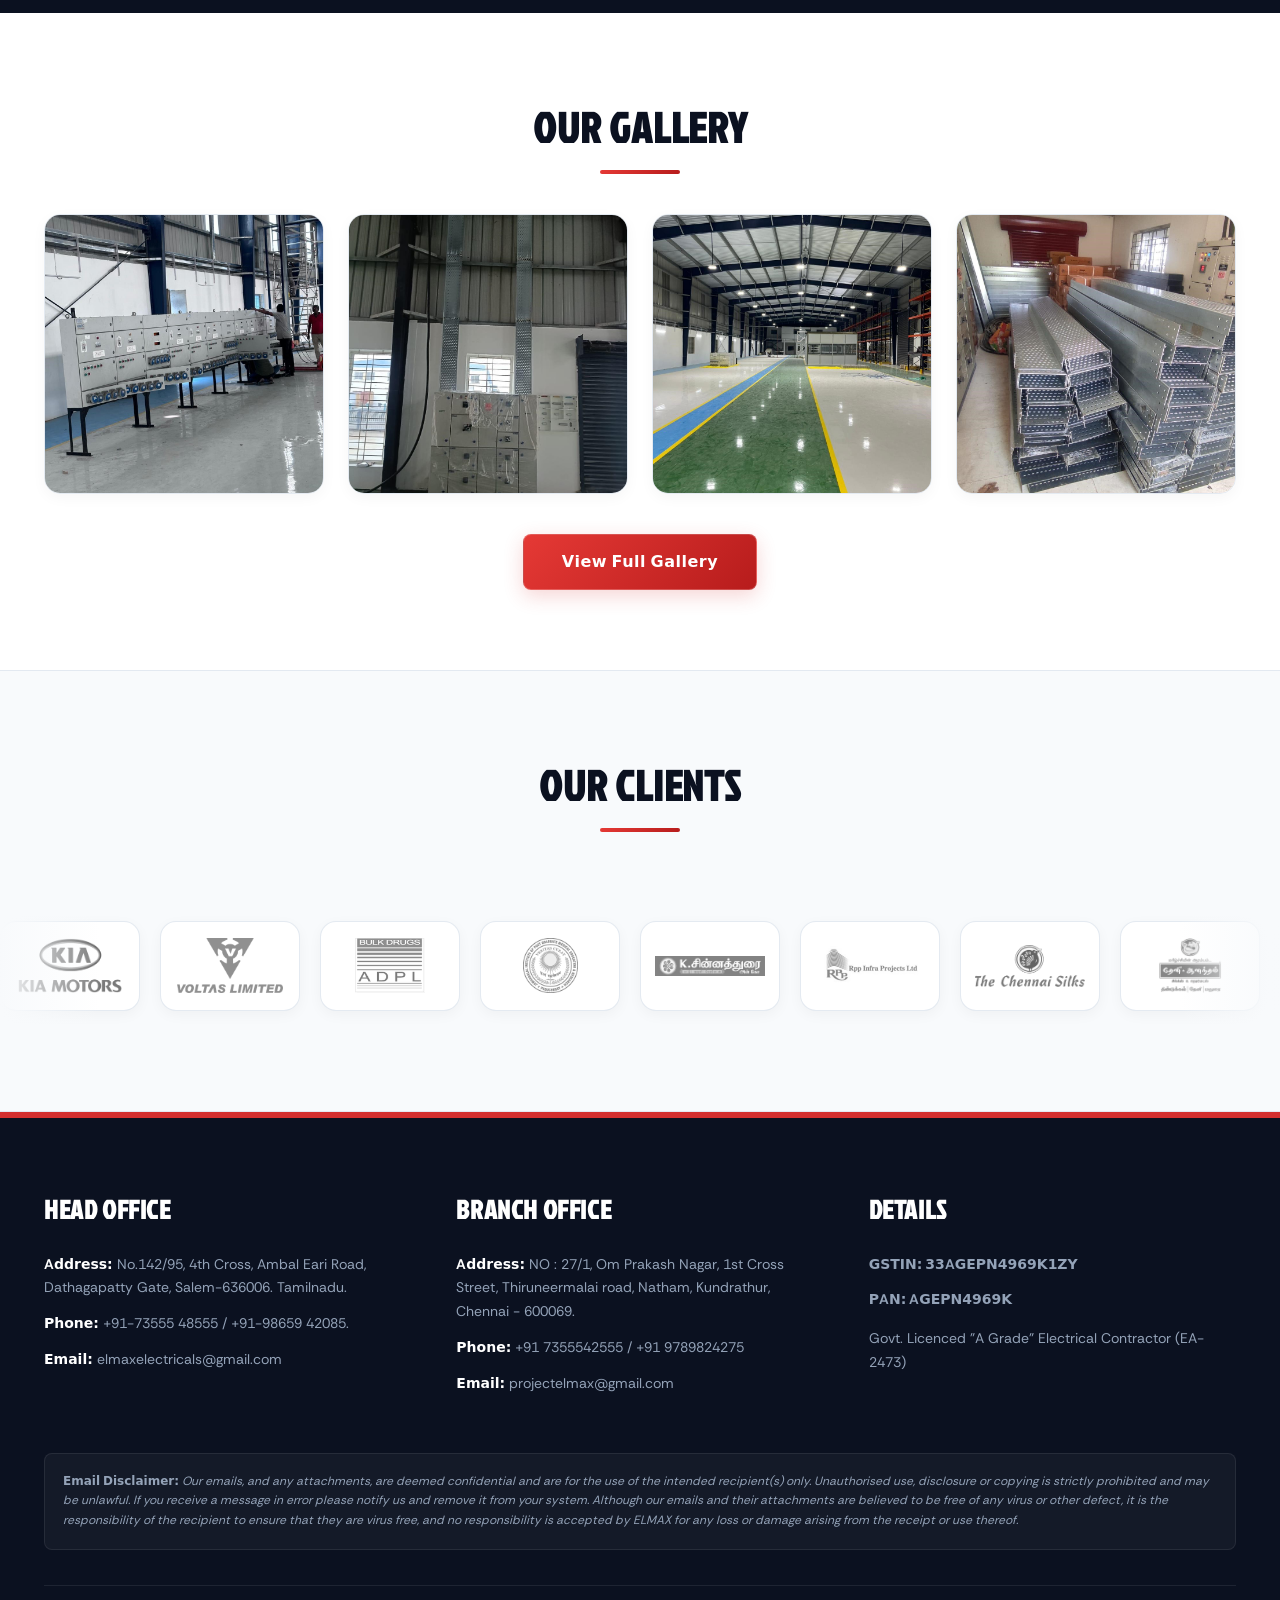
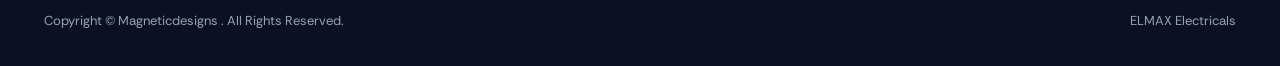
==== commit bc7a7636: "Add files via upload" ====
--- a/index.html
+++ b/index.html
@@ -3,8 +3,8 @@
 <head>
     <meta charset="UTF-8">
     <meta name="viewport" content="width=device-width, initial-scale=1.0">
-    <title>ELMAX</title>
-    <meta name="description" content="Providing a Quality Product, On time & within Budget">
+    <title>ELMAX Electricals — Quality Electrical Contractor, Tamil Nadu</title>
+    <meta name="description" content="ELMAX Electricals — Govt. Licensed 'A Grade' Electrical Contractor. Providing quality products, on time & within budget across Tamil Nadu.">
     <link rel="icon" href="images/3LSULrckizEBqXDfpx3CZ9M.jpg">
     <link rel="apple-touch-icon" href="images/3LSULrckizEBqXDfpx3CZ9M.jpg">
     <link rel="stylesheet" href="css/style.css">
@@ -13,7 +13,7 @@
 
     <!-- Top License Bar -->
     <div class="top-bar">
-        Govt. Licenced - "A Grade" - Electrical Contractor (EA-2473) | Electrical Materials Supplier
+        Govt. Licenced — "A Grade" Electrical Contractor (EA-2473) &nbsp;|&nbsp; Electrical Materials Supplier
     </div>
 
     <!-- Header Navigation -->
@@ -45,13 +45,112 @@
         <img src="images/nLCE5RBs7BMLJbZ6zbZE2B5BsWY.jpg" alt="Electrical Work Banner" class="hero-bg">
         <div class="hero-overlay"></div>
         <div class="container">
-            <div class="hero-content">
+            <div class="hero-content" data-reveal="fade-up">
+                <span class="hero-badge">Govt. Licensed "A Grade" Contractor</span>
                 <h1 class="hero-title">
                     Providing a
-                    <strong>Quality Product, On time</strong>
-                    <strong>& within Budget</strong>
+                    <strong>Quality Product, On Time</strong>
+                    <strong>&amp; Within Budget</strong>
                 </h1>
-                <a href="about.html" class="btn">Read more</a>
+                <p class="hero-sub">Trusted electrical solutions across Tamil Nadu since decades — industrial, commercial & residential.</p>
+                <div class="hero-cta-row">
+                    <a href="about.html" class="btn">Read More</a>
+                    <a href="contact.html" class="btn btn-outline">Get in Touch</a>
+                </div>
+            </div>
+        </div>
+        <!-- Diagonal bottom trim -->
+        <div class="hero-trim"></div>
+    </section>
+
+    <!-- Services Section -->
+    <section class="services-section section-padding">
+        <div class="container">
+            <div class="text-center">
+                <span class="section-subtitle">What We Do</span>
+                <h2 class="section-title">Our Core Services</h2>
+            </div>
+            <div class="services-grid">
+                <div class="service-card" data-reveal="fade-up">
+                    <div class="service-icon-wrap">
+                        <svg viewBox="0 0 48 48" fill="none" xmlns="http://www.w3.org/2000/svg">
+                            <circle cx="24" cy="24" r="22" fill="var(--primary-light)" stroke="var(--primary-color)" stroke-width="1.5"/>
+                            <path d="M24 10 L28 22 H36 L29 30 L32 42 L24 35 L16 42 L19 30 L12 22 H20 Z" fill="var(--primary-color)" opacity="0.85"/>
+                        </svg>
+                    </div>
+                    <h3>Industrial Power</h3>
+                    <p>High-capacity switchgear, transformer installations, and industrial power distribution systems for factories and plants.</p>
+                    <a href="projects.html" class="service-link">View Projects →</a>
+                </div>
+                <div class="service-card" data-reveal="fade-up">
+                    <div class="service-icon-wrap">
+                        <svg viewBox="0 0 48 48" fill="none" xmlns="http://www.w3.org/2000/svg">
+                            <circle cx="24" cy="24" r="22" fill="var(--primary-light)" stroke="var(--primary-color)" stroke-width="1.5"/>
+                            <rect x="14" y="18" width="20" height="12" rx="2" stroke="var(--primary-color)" stroke-width="2" fill="none"/>
+                            <line x1="18" y1="14" x2="18" y2="18" stroke="var(--primary-color)" stroke-width="2"/>
+                            <line x1="24" y1="12" x2="24" y2="18" stroke="var(--primary-color)" stroke-width="2"/>
+                            <line x1="30" y1="14" x2="30" y2="18" stroke="var(--primary-color)" stroke-width="2"/>
+                            <line x1="18" y1="30" x2="18" y2="34" stroke="var(--primary-color)" stroke-width="2"/>
+                            <line x1="30" y1="30" x2="30" y2="34" stroke="var(--primary-color)" stroke-width="2"/>
+                        </svg>
+                    </div>
+                    <h3>Wiring &amp; Installation</h3>
+                    <p>Expert internal wiring, conduit laying, panel boards, and complete electrical fit-outs for commercial and residential spaces.</p>
+                    <a href="projects.html" class="service-link">View Projects →</a>
+                </div>
+                <div class="service-card featured-service" data-reveal="fade-up">
+                    <div class="service-icon-wrap">
+                        <svg viewBox="0 0 48 48" fill="none" xmlns="http://www.w3.org/2000/svg">
+                            <circle cx="24" cy="24" r="22" fill="rgba(255,255,255,0.18)" stroke="rgba(255,255,255,0.5)" stroke-width="1.5"/>
+                            <path d="M24 13 C17.4 13 12 18.4 12 25 C12 28.5 13.5 31.6 16 33.7 L16 37 H32 V33.7 C34.5 31.6 36 28.5 36 25 C36 18.4 30.6 13 24 13Z" fill="rgba(255,255,255,0.9)"/>
+                            <line x1="20" y1="37" x2="28" y2="37" stroke="rgba(255,255,255,0.7)" stroke-width="2"/>
+                            <line x1="21" y1="40" x2="27" y2="40" stroke="rgba(255,255,255,0.5)" stroke-width="2"/>
+                        </svg>
+                    </div>
+                    <h3>Turnkey Projects</h3>
+                    <p>End-to-end project execution — from design and procurement to commissioning — for hospitals, textile mills, and MSBs.</p>
+                    <a href="projects.html" class="service-link-white">View Projects →</a>
+                </div>
+                <div class="service-card" data-reveal="fade-up">
+                    <div class="service-icon-wrap">
+                        <svg viewBox="0 0 48 48" fill="none" xmlns="http://www.w3.org/2000/svg">
+                            <circle cx="24" cy="24" r="22" fill="var(--primary-light)" stroke="var(--primary-color)" stroke-width="1.5"/>
+                            <path d="M16 32 Q24 16 32 32" stroke="var(--primary-color)" stroke-width="2.5" fill="none"/>
+                            <line x1="24" y1="32" x2="24" y2="36" stroke="var(--primary-color)" stroke-width="2"/>
+                            <circle cx="24" cy="24" r="3" fill="var(--primary-color)"/>
+                        </svg>
+                    </div>
+                    <h3>Additions &amp; Alterations</h3>
+                    <p>Upgrading and extending existing electrical systems to meet growing industrial and commercial power demands efficiently.</p>
+                    <a href="projects.html" class="service-link">View Projects →</a>
+                </div>
+            </div>
+        </div>
+    </section>
+
+    <!-- Why Choose Us Strip -->
+    <section class="why-us-section">
+        <div class="container">
+            <div class="why-us-grid">
+                <div class="why-us-item" data-reveal="fade-up">
+                    <span class="why-us-number">25+</span>
+                    <span class="why-us-label">Years of Excellence</span>
+                </div>
+                <div class="why-us-divider"></div>
+                <div class="why-us-item" data-reveal="fade-up">
+                    <span class="why-us-number">500+</span>
+                    <span class="why-us-label">Projects Completed</span>
+                </div>
+                <div class="why-us-divider"></div>
+                <div class="why-us-item" data-reveal="fade-up">
+                    <span class="why-us-number">A Grade</span>
+                    <span class="why-us-label">Govt. Licensed</span>
+                </div>
+                <div class="why-us-divider"></div>
+                <div class="why-us-item" data-reveal="fade-up">
+                    <span class="why-us-number">100%</span>
+                    <span class="why-us-label">On-Time Delivery</span>
+                </div>
             </div>
         </div>
     </section>
@@ -82,67 +181,44 @@
         </div>
     </section>
 
-    <!-- Clients Section -->
+    <!-- Clients Marquee Section -->
     <section class="clients-section section-padding">
         <div class="container">
             <div class="text-center">
-                <h2 class="section-title">Clients</h2>
-            </div>
-            <div class="clients-grid">
-                <div class="client-logo-box" title="KIA Motors">
-                    <img src="images/jd2fiDH1WEwXLQELbxXLUZvIg3o.png" alt="KIA Motors Logo">
-                </div>
-                <div class="client-logo-box" title="Voltas Limited">
-                    <img src="images/TBHQqzCwCtJeU7KO9s9opZhLVQ.png" alt="Voltas Limited Logo">
-                </div>
-                <div class="client-logo-box" title="Anjan Drugs">
-                    <img src="images/Re5x2DxXBrYil3HDKjiXNo8HX2c.png" alt="Anjan Drugs Logo">
-                </div>
-                <div class="client-logo-box" title="JIPMER">
-                    <img src="images/yk4KjL5NKNjsNnsl1jp88qihh0.png" alt="JIPMER Logo">
-                </div>
-                <div class="client-logo-box" title="K Chinnadura">
-                    <img src="images/Hi3jr7xNaqKfWfomIApiybnoFk.png" alt="K Chinnadura Logo">
-                </div>
-                <div class="client-logo-box" title="RPP Infrastructure">
-                    <img src="images/KGMRAjfi8swridEtwiDxdVv9Fjg.png" alt="RPP Infrastructure Logo">
-                </div>
-                <div class="client-logo-box" title="The Chennai Silks">
-                    <img src="images/u765USlFJQWmrtlxCvWEHZM.png" alt="The Chennai Silks Logo">
-                </div>
-                <div class="client-logo-box" title="Theni Anandham">
-                    <img src="images/r8iQa9UwTBVxlu1JoftfUa2s0aI.png" alt="Theni Anandham Logo">
-                </div>
-                <div class="client-logo-box" title="JM Frictech">
-                    <img src="images/v5P6Yg9L4kr5ImiqSeRjmTAdrnA.jpg" alt="JM Frictech Logo">
-                </div>
-                <div class="client-logo-box" title="Magna Cosma">
-                    <img src="images/rBxpOduFoiHvfXh2hTKxFd0cA6I.png" alt="Magna Cosma Logo">
-                </div>
-                <div class="client-logo-box" title="National Oxygen">
-                    <img src="images/ND0z0MjFXzI8Re5hqhWvs8aVLY.jpg" alt="National Oxygen Logo">
-                </div>
-                <div class="client-logo-box" title="Visteon">
-                    <img src="images/Wu53zk3WdSgUcTGxWx2J8OpXELk.png" alt="Visteon Logo">
-                </div>
-                <div class="client-logo-box" title="Blue Star">
-                    <img src="images/blue_star.png" alt="Blue Star Logo">
-                </div>
-                <div class="client-logo-box" title="Indocool">
-                    <img src="images/indocool.png" alt="Indocool Logo">
-                </div>
-                <div class="client-logo-box" title="Teemage Precast">
-                    <img src="images/teemage.jpg" alt="Teemage Precast Logo">
-                </div>
-                <div class="client-logo-box" title="Hyundai">
-                    <img src="images/hyundai.jpg" alt="Hyundai Logo">
-                </div>
-                <div class="client-logo-box" title="Anantham Silks">
-                    <img src="images/anantham.jpg" alt="Anantham Silks Logo">
-                </div>
-                <div class="client-logo-box" title="Arun Icecreams">
-                    <img src="images/arun.jpg" alt="Arun Icecreams Logo">
-                </div>
+                <h2 class="section-title">Our Clients</h2>
+            </div>
+        </div>
+        <!-- Infinite auto-scroll marquee -->
+        <div class="marquee-wrapper">
+            <div class="marquee-track">
+                <div class="marquee-slide"><img src="images/jd2fiDH1WEwXLQELbxXLUZvIg3o.png" alt="KIA Motors"></div>
+                <div class="marquee-slide"><img src="images/TBHQqzCwCtJeU7KO9s9opZhLVQ.png" alt="Voltas"></div>
+                <div class="marquee-slide"><img src="images/Re5x2DxXBrYil3HDKjiXNo8HX2c.png" alt="Anjan Drugs"></div>
+                <div class="marquee-slide"><img src="images/yk4KjL5NKNjsNnsl1jp88qihh0.png" alt="JIPMER"></div>
+                <div class="marquee-slide"><img src="images/Hi3jr7xNaqKfWfomIApiybnoFk.png" alt="K Chinnadura"></div>
+                <div class="marquee-slide"><img src="images/KGMRAjfi8swridEtwiDxdVv9Fjg.png" alt="RPP Infra"></div>
+                <div class="marquee-slide"><img src="images/u765USlFJQWmrtlxCvWEHZM.png" alt="The Chennai Silks"></div>
+                <div class="marquee-slide"><img src="images/r8iQa9UwTBVxlu1JoftfUa2s0aI.png" alt="Theni Anandham"></div>
+                <div class="marquee-slide"><img src="images/v5P6Yg9L4kr5ImiqSeRjmTAdrnA.jpg" alt="JM Frictech"></div>
+                <div class="marquee-slide"><img src="images/rBxpOduFoiHvfXh2hTKxFd0cA6I.png" alt="Magna Cosma"></div>
+                <div class="marquee-slide"><img src="images/ND0z0MjFXzI8Re5hqhWvs8aVLY.jpg" alt="National Oxygen"></div>
+                <div class="marquee-slide"><img src="images/Wu53zk3WdSgUcTGxWx2J8OpXELk.png" alt="Visteon"></div>
+                <div class="marquee-slide"><img src="images/blue_star.png" alt="Blue Star"></div>
+                <div class="marquee-slide"><img src="images/indocool.png" alt="Indocool"></div>
+                <div class="marquee-slide"><img src="images/hyundai.jpg" alt="Hyundai"></div>
+                <div class="marquee-slide"><img src="images/anantham.jpg" alt="Anantham Silks"></div>
+                <div class="marquee-slide"><img src="images/arun.jpg" alt="Arun Icecreams"></div>
+                <!-- Duplicate for seamless loop -->
+                <div class="marquee-slide"><img src="images/jd2fiDH1WEwXLQELbxXLUZvIg3o.png" alt="KIA Motors"></div>
+                <div class="marquee-slide"><img src="images/TBHQqzCwCtJeU7KO9s9opZhLVQ.png" alt="Voltas"></div>
+                <div class="marquee-slide"><img src="images/Re5x2DxXBrYil3HDKjiXNo8HX2c.png" alt="Anjan Drugs"></div>
+                <div class="marquee-slide"><img src="images/yk4KjL5NKNjsNnsl1jp88qihh0.png" alt="JIPMER"></div>
+                <div class="marquee-slide"><img src="images/Hi3jr7xNaqKfWfomIApiybnoFk.png" alt="K Chinnadura"></div>
+                <div class="marquee-slide"><img src="images/KGMRAjfi8swridEtwiDxdVv9Fjg.png" alt="RPP Infra"></div>
+                <div class="marquee-slide"><img src="images/u765USlFJQWmrtlxCvWEHZM.png" alt="The Chennai Silks"></div>
+                <div class="marquee-slide"><img src="images/r8iQa9UwTBVxlu1JoftfUa2s0aI.png" alt="Theni Anandham"></div>
+                <div class="marquee-slide"><img src="images/Wu53zk3WdSgUcTGxWx2J8OpXELk.png" alt="Visteon"></div>
+                <div class="marquee-slide"><img src="images/blue_star.png" alt="Blue Star"></div>
             </div>
         </div>
     </section>
--- a/css/style.css
+++ b/css/style.css
@@ -68,7 +68,7 @@
     --shadow-sm: 0 4px 14px rgba(11, 17, 32, 0.04);
     --shadow-md: 0 12px 28px rgba(11, 17, 32, 0.08);
     --shadow-lg: 0 24px 48px rgba(11, 17, 32, 0.14);
-    --shadow-glow: 0 10px 32px rgba(211, 47, 47, 0.35);
+    --shadow-glow: 0 6px 20px rgba(211, 47, 47, 0.2);
 }
 
 /* Reset Styles */
@@ -298,18 +298,16 @@
     overflow: hidden;
 }
 
-/* Ambient Electric Radial Glow */
+/* Subtle bottom gradient fade */
 .hero::after {
     content: '';
     position: absolute;
-    top: var(--mouse-y, 50%);
-    left: var(--mouse-x, 50%);
-    width: 600px;
-    height: 600px;
-    background: radial-gradient(circle, rgba(206, 24, 24, 0.25) 0%, rgba(14, 165, 233, 0.08) 40%, transparent 70%);
-    transform: translate(-50%, -50%);
+    bottom: 0;
+    left: 0;
+    width: 100%;
+    height: 120px;
+    background: linear-gradient(to top, rgba(9, 13, 22, 0.5), transparent);
     pointer-events: none;
-    transition: top 0.1s ease-out, left 0.1s ease-out;
 }
 
 .hero-bg {
@@ -320,13 +318,13 @@
     height: 100%;
     object-fit: cover;
     opacity: 0.55;
-    transform: scale(1.03);
-    animation: heroZoom 20s infinite alternate ease-in-out;
+    transform: scale(1.02);
+    animation: heroZoom 25s infinite alternate ease-in-out;
 }
 
 @keyframes heroZoom {
-    0% { transform: scale(1.02); }
-    100% { transform: scale(1.08); }
+    0% { transform: scale(1.01); }
+    100% { transform: scale(1.03); }
 }
 
 .hero-overlay {
@@ -335,25 +333,10 @@
     left: 0;
     width: 100%;
     height: 100%;
-    background: linear-gradient(135deg, rgba(9, 13, 22, 0.92) 0%, rgba(9, 13, 22, 0.75) 50%, rgba(206, 24, 24, 0.3) 100%);
-}
-
-/* Circuit Grid Pattern Overlay */
-.hero::before {
-    content: '';
-    position: absolute;
-    top: 0;
-    left: 0;
-    width: 100%;
-    height: 100%;
-    background-image: 
-        radial-gradient(rgba(255, 255, 255, 0.08) 1px, transparent 1px),
-        linear-gradient(to right, rgba(255, 255, 255, 0.03) 1px, transparent 1px);
-    background-size: 40px 40px;
-    opacity: 0.5;
-    z-index: 2;
-    pointer-events: none;
-}
+    background: linear-gradient(135deg, rgba(9, 13, 22, 0.78) 0%, rgba(9, 13, 22, 0.60) 60%, rgba(206, 24, 24, 0.15) 100%);
+}
+
+/* Removed circuit grid overlay - keep clean */
 
 .hero-content {
     position: relative;
@@ -374,9 +357,7 @@
 
 .hero-title strong {
     display: block;
-    background: linear-gradient(90deg, #ffffff 0%, #ffc1c1 100%);
-    -webkit-background-clip: text;
-    -webkit-text-fill-color: transparent;
+    color: #ffffff;
 }
 
 /* Modern Shiny Button */
@@ -407,9 +388,9 @@
     left: -100%;
     width: 60%;
     height: 100%;
-    background: linear-gradient(90deg, transparent, rgba(255, 255, 255, 0.4), transparent);
-    transform: skewX(-25deg);
-    transition: 0.7s;
+    background: linear-gradient(90deg, transparent, rgba(255, 255, 255, 0.18), transparent);
+    transform: skewX(-20deg);
+    transition: 0.5s;
 }
 
 .btn:hover::before {
@@ -461,6 +442,296 @@
     padding: 6px 14px;
     border-radius: 20px;
     border: 1px solid rgba(206, 24, 24, 0.15);
+}
+
+/* ==========================================
+   HERO ENHANCEMENTS
+   ========================================== */
+.hero-badge {
+    display: inline-block;
+    background: rgba(211, 47, 47, 0.9);
+    color: #fff;
+    font-size: 12px;
+    font-weight: 700;
+    padding: 5px 16px;
+    border-radius: 20px;
+    letter-spacing: 1px;
+    text-transform: uppercase;
+    margin-bottom: 20px;
+    border: 1px solid rgba(255,255,255,0.25);
+}
+
+.hero-sub {
+    font-size: 17px;
+    color: rgba(255,255,255,0.8);
+    max-width: 540px;
+    margin-bottom: 32px;
+    line-height: 1.65;
+}
+
+.hero-cta-row {
+    display: flex;
+    flex-wrap: wrap;
+    gap: 14px;
+    align-items: center;
+}
+
+.btn-outline {
+    background: transparent;
+    border: 2px solid rgba(255,255,255,0.7);
+    color: #fff;
+    box-shadow: none;
+}
+.btn-outline:hover {
+    background: rgba(255,255,255,0.12);
+    border-color: #fff;
+    transform: translateY(-3px);
+    box-shadow: none;
+}
+
+.hero-trim {
+    position: absolute;
+    bottom: -1px;
+    left: 0;
+    width: 100%;
+    height: 60px;
+    background: var(--bg-white);
+    clip-path: polygon(0 100%, 100% 0, 100% 100%);
+    z-index: 5;
+}
+
+/* ==========================================
+   SERVICES SECTION
+   ========================================== */
+.services-section {
+    background: var(--bg-white);
+}
+
+.services-grid {
+    display: grid;
+    grid-template-columns: repeat(4, 1fr);
+    gap: 24px;
+    margin-top: 48px;
+}
+
+.service-card {
+    background: var(--bg-white);
+    border: 1px solid var(--border-color);
+    border-radius: var(--radius-md);
+    padding: 32px 24px 28px;
+    text-align: left;
+    transition: var(--transition-smooth);
+    position: relative;
+    overflow: hidden;
+}
+
+.service-card::before {
+    content: '';
+    position: absolute;
+    bottom: 0;
+    left: 0;
+    width: 0%;
+    height: 3px;
+    background: var(--primary-gradient);
+    transition: width 0.4s ease;
+}
+
+.service-card:hover::before { width: 100%; }
+
+.service-card:hover {
+    transform: translateY(-6px);
+    box-shadow: var(--shadow-md);
+    border-color: rgba(211, 47, 47, 0.25);
+}
+
+.service-card.featured-service {
+    background: var(--primary-gradient);
+    border-color: transparent;
+    color: #fff;
+}
+
+.service-card.featured-service:hover {
+    transform: translateY(-6px);
+    box-shadow: 0 20px 40px rgba(211, 47, 47, 0.3);
+}
+
+.service-card.featured-service::before { display: none; }
+
+.service-icon-wrap {
+    width: 58px;
+    height: 58px;
+    margin-bottom: 20px;
+}
+
+.service-icon-wrap svg { width: 100%; height: 100%; }
+
+.service-card h3 {
+    font-family: var(--font-heading);
+    font-size: 20px;
+    margin-bottom: 12px;
+    color: var(--text-dark);
+    text-transform: uppercase;
+    letter-spacing: 0.5px;
+}
+
+.service-card.featured-service h3 { color: #fff; }
+
+.service-card p {
+    font-size: 14px;
+    color: var(--text-muted);
+    line-height: 1.7;
+    margin-bottom: 20px;
+}
+
+.service-card.featured-service p { color: rgba(255,255,255,0.8); }
+
+.service-link {
+    font-size: 13px;
+    font-weight: 700;
+    color: var(--primary-color);
+    text-decoration: none;
+    letter-spacing: 0.3px;
+    transition: var(--transition);
+}
+.service-link:hover { color: var(--primary-hover); }
+
+.service-link-white {
+    font-size: 13px;
+    font-weight: 700;
+    color: rgba(255,255,255,0.9);
+    text-decoration: none;
+    letter-spacing: 0.3px;
+    transition: var(--transition);
+}
+.service-link-white:hover { color: #fff; }
+
+/* ==========================================
+   WHY CHOOSE US STRIP
+   ========================================== */
+.why-us-section {
+    background: var(--bg-dark);
+    padding: 50px 0;
+}
+
+.why-us-grid {
+    display: flex;
+    align-items: center;
+    justify-content: center;
+    gap: 0;
+    flex-wrap: wrap;
+}
+
+.why-us-item {
+    flex: 1;
+    min-width: 160px;
+    display: flex;
+    flex-direction: column;
+    align-items: center;
+    text-align: center;
+    padding: 20px 30px;
+    gap: 8px;
+}
+
+.why-us-number {
+    font-family: var(--font-heading);
+    font-size: 44px;
+    color: var(--primary-color);
+    line-height: 1;
+    letter-spacing: 1px;
+}
+
+.why-us-label {
+    font-size: 13px;
+    font-weight: 700;
+    color: rgba(255,255,255,0.6);
+    text-transform: uppercase;
+    letter-spacing: 0.8px;
+}
+
+.why-us-divider {
+    width: 1px;
+    height: 60px;
+    background: rgba(255,255,255,0.12);
+    flex-shrink: 0;
+}
+
+/* ==========================================
+   CLIENTS MARQUEE
+   ========================================== */
+.marquee-wrapper {
+    overflow: hidden;
+    position: relative;
+    margin-top: 40px;
+    padding: 8px 0 20px;
+}
+
+/* Soft edge fade left/right */
+.marquee-wrapper::before,
+.marquee-wrapper::after {
+    content: '';
+    position: absolute;
+    top: 0;
+    width: 100px;
+    height: 100%;
+    z-index: 3;
+    pointer-events: none;
+}
+.marquee-wrapper::before {
+    left: 0;
+    background: linear-gradient(to right, var(--bg-light), transparent);
+}
+.marquee-wrapper::after {
+    right: 0;
+    background: linear-gradient(to left, var(--bg-light), transparent);
+}
+
+.marquee-track {
+    display: flex;
+    gap: 20px;
+    width: max-content;
+    animation: marqueeScroll 30s linear infinite;
+}
+
+.marquee-track:hover { animation-play-state: paused; }
+
+@keyframes marqueeScroll {
+    0% { transform: translateX(0); }
+    100% { transform: translateX(-50%); }
+}
+
+.marquee-slide {
+    background: var(--bg-white);
+    border: 1px solid var(--border-color);
+    border-radius: var(--radius-md);
+    padding: 14px 20px;
+    width: 140px;
+    height: 90px;
+    flex-shrink: 0;
+    display: flex;
+    justify-content: center;
+    align-items: center;
+    box-shadow: var(--shadow-sm);
+    transition: var(--transition);
+}
+
+.marquee-slide:hover {
+    border-color: rgba(211, 47, 47, 0.3);
+    transform: translateY(-3px);
+    box-shadow: var(--shadow-md);
+}
+
+.marquee-slide img {
+    max-height: 55px;
+    max-width: 110px;
+    object-fit: contain;
+    filter: grayscale(100%);
+    opacity: 0.65;
+    transition: var(--transition);
+}
+
+.marquee-slide:hover img {
+    filter: grayscale(0%);
+    opacity: 1;
 }
 
 /* ==========================================
@@ -1344,6 +1615,7 @@
     .clients-grid { grid-template-columns: repeat(4, 1fr); }
     .values-grid { grid-template-columns: repeat(2, 1fr); }
     .footer-grid { grid-template-columns: 1fr; gap: 35px; }
+    .services-grid { grid-template-columns: repeat(2, 1fr); }
 }
 
 @media (max-width: 768px) {
@@ -1389,6 +1661,23 @@
     
     .mission-box { padding: 24px 20px; border-left-width: 4px; text-align: left; }
     .mission-box p { font-size: 15px; line-height: 1.7; text-align: left; }
+    
+    /* Services grid: 2 col on tablet */
+    .services-grid { grid-template-columns: repeat(2, 1fr); gap: 18px; margin-top: 32px; }
+    
+    /* Hero sub-text */
+    .hero-sub { font-size: 15px; max-width: 100%; }
+    .hero-cta-row { gap: 12px; }
+    .btn-outline { width: auto; }
+    
+    /* Why Us strip: 2x2 grid on mobile */
+    .why-us-grid { gap: 0; }
+    .why-us-divider { display: none; }
+    .why-us-item { min-width: 50%; flex: 0 0 50%; padding: 20px 12px; }
+    .why-us-number { font-size: 36px; }
+    
+    /* Hero trim hide on mobile to avoid overlap */
+    .hero-trim { height: 40px; }
     
     /* Mobile Filter Badges Horizontal Swipe Row */
     .projects-filter-panel { padding: 16px; margin-bottom: 25px; }
@@ -1474,9 +1763,13 @@
     .top-bar { font-size: 11px; padding: 8px 10px; line-height: 1.4; }
     .hero-title { font-size: 30px; }
     .btn { width: 100%; text-align: center; }
+    .btn-outline { width: 100%; }
     
     .mission-box { padding: 20px 16px; border-left-width: 4px; }
     .mission-box p { font-size: 14.5px; line-height: 1.65; text-align: left; }
+    
+    /* Services: 1 column on small phones */
+    .services-grid { grid-template-columns: 1fr; gap: 14px; }
     
     table.project-table {
         min-width: 650px;
